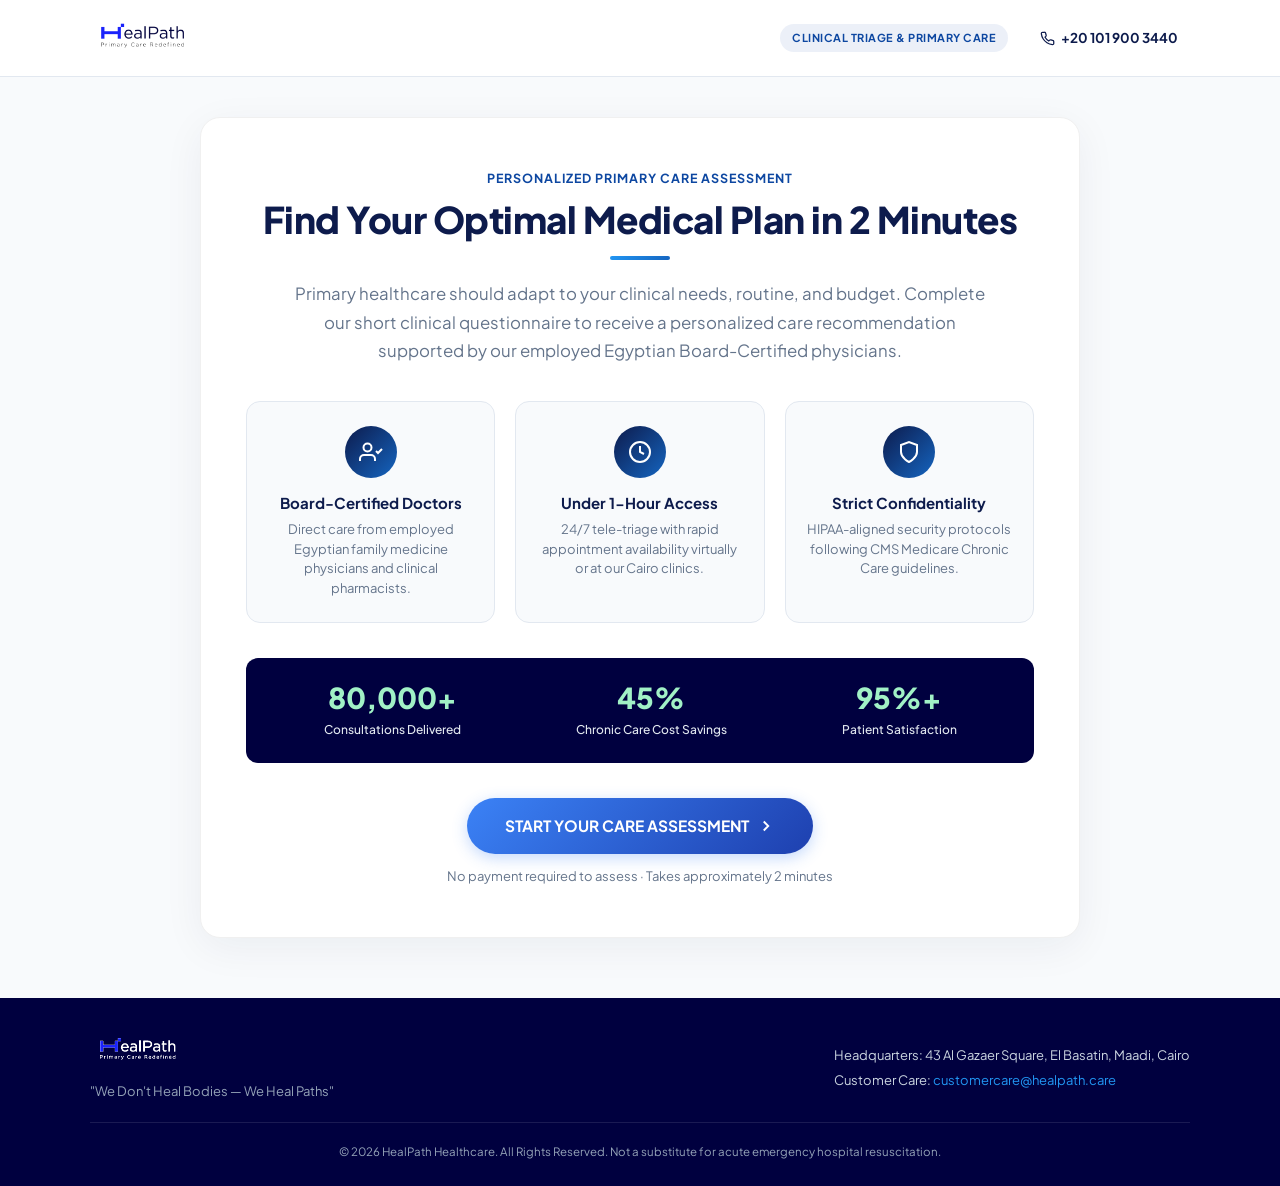
==== index.html @ 77240c3f "Initial release: HealPath interactive quiz funnel, design system, and branding documentation" ====
<!DOCTYPE html>
<html lang="en">
<head>
  <meta charset="UTF-8">
  <meta name="viewport" content="width=device-width, initial-scale=1.0">
  <title>HealPath — Personalized Medical Plan Assessment</title>
  <meta name="description" content="Discover the ideal primary care, chronic management, or student healthcare plan tailored to your health requirements by Egyptian Board-Certified physicians.">
  
  <!-- Favicon SVG -->
  <link rel="icon" type="image/svg+xml" href="data:image/svg+xml,<svg xmlns='http://www.w3.org/2000/svg' viewBox='0 0 32 32'><circle cx='16' cy='16' r='14' fill='%230D1B4C'/><path d='M16 8v16M8 16h16' stroke='%232196F3' stroke-width='3' stroke-linecap='round'/></svg>">
  
  <!-- Google Fonts: Plus Jakarta Sans -->
  <link rel="preconnect" href="https://fonts.googleapis.com">
  <link rel="preconnect" href="https://fonts.gstatic.com" crossorigin>
  <link href="https://fonts.googleapis.com/css2?family=Plus+Jakarta+Sans:wght@400;500;600;700;800&display=swap" rel="stylesheet">
  
  <!-- Design System & Quiz Stylesheets -->
  <link rel="stylesheet" href="healpath-theme.css">
  <link rel="stylesheet" href="quiz-styles.css">
</head>
<body>

  <!-- Top Navigation Header -->
  <header class="hp-nav-header">
    <div class="hp-nav-inner">
      <div class="hp-brand-logo">
        <a href="https://healpath.care" target="_blank" rel="noopener">
          <img src="healpath-logo.png" alt="HealPath — Primary Care Redefined" class="hp-header-logo">
        </a>
      </div>
      <div class="hp-nav-meta">
        <span class="hp-nav-badge">CLINICAL TRIAGE &amp; PRIMARY CARE</span>
        <a href="https://wa.me/201019003440" class="hp-nav-phone" target="_blank" rel="noopener">
          <svg width="15" height="15" viewBox="0 0 24 24" fill="none" stroke="currentColor" stroke-width="2"><path d="M22 16.92v3a2 2 0 0 1-2.18 2 19.79 19.79 0 0 1-8.63-3.07 19.5 19.5 0 0 1-6-6 19.79 19.79 0 0 1-3.07-8.67A2 2 0 0 1 4.11 2h3a2 2 0 0 1 2 1.72 12.84 12.84 0 0 0 .7 2.81 2 2 0 0 1-.45 2.11L8.09 9.91a16 16 0 0 0 6 6l1.27-1.27a2 2 0 0 1 2.11-.45 12.84 12.84 0 0 0 2.81.7A2 2 0 0 1 22 16.92z"></path></svg>
          +20 101 900 3440
        </a>
      </div>
    </div>
  </header>

  <!-- Main Quiz Container -->
  <main class="hp-main-wrapper">
    <div class="hp-content-card">

      <!-- STEP 0: INTRODUCTION LANDING PAGE -->
      <section id="step-intro" class="hp-step-view active">
        <div class="hp-intro-kicker">PERSONALIZED PRIMARY CARE ASSESSMENT</div>
        <h1 class="hp-intro-title">Find Your Optimal Medical Plan in 2 Minutes</h1>
        <div class="hp-title-underline"></div>
        <p class="hp-intro-subtitle">
          Primary healthcare should adapt to your clinical needs, routine, and budget. Complete our short clinical questionnaire to receive a personalized care recommendation supported by our employed Egyptian Board-Certified physicians.
        </p>

        <!-- Value Proposition Pillars -->
        <div class="hp-pillars-grid">
          <div class="hp-pillar-card">
            <div class="hp-pillar-icon-box">
              <svg width="24" height="24" viewBox="0 0 24 24" fill="none" stroke="currentColor" stroke-width="2"><path d="M16 21v-2a4 4 0 0 0-4-4H5a4 4 0 0 0-4 4v2"></path><circle cx="8.5" cy="7.5" r="4"></circle><polyline points="17 11 19 13 23 9"></polyline></svg>
            </div>
            <h3>Board-Certified Doctors</h3>
            <p>Direct care from employed Egyptian family medicine physicians and clinical pharmacists.</p>
          </div>

          <div class="hp-pillar-card">
            <div class="hp-pillar-icon-box">
              <svg width="24" height="24" viewBox="0 0 24 24" fill="none" stroke="currentColor" stroke-width="2"><circle cx="12" cy="12" r="10"></circle><polyline points="12 6 12 12 16 14"></polyline></svg>
            </div>
            <h3>Under 1-Hour Access</h3>
            <p>24/7 tele-triage with rapid appointment availability virtually or at our Cairo clinics.</p>
          </div>

          <div class="hp-pillar-card">
            <div class="hp-pillar-icon-box">
              <svg width="24" height="24" viewBox="0 0 24 24" fill="none" stroke="currentColor" stroke-width="2"><path d="M12 22s8-4 8-10V5l-8-3-8 3v7c0 6 8 10 8 10z"></path></svg>
            </div>
            <h3>Strict Confidentiality</h3>
            <p>HIPAA-aligned security protocols following CMS Medicare Chronic Care guidelines.</p>
          </div>
        </div>

        <!-- Trust Stats Banner -->
        <div class="hp-stats-strip">
          <div class="hp-stat-item">
            <span class="hp-stat-num">80,000+</span>
            <span class="hp-stat-label">Consultations Delivered</span>
          </div>
          <div class="hp-stat-item">
            <span class="hp-stat-num">45%</span>
            <span class="hp-stat-label">Chronic Care Cost Savings</span>
          </div>
          <div class="hp-stat-item">
            <span class="hp-stat-num">95%+</span>
            <span class="hp-stat-label">Patient Satisfaction</span>
          </div>
        </div>

        <div class="hp-intro-action">
          <button type="button" class="hp-btn-primary hp-btn-large" id="btn-start-quiz">
            START YOUR CARE ASSESSMENT
            <svg width="18" height="18" viewBox="0 0 24 24" fill="none" stroke="currentColor" stroke-width="2.5"><polyline points="9 18 15 12 9 6"></polyline></svg>
          </button>
          <span class="hp-intro-note">No payment required to assess · Takes approximately 2 minutes</span>
        </div>
      </section>

      <!-- STEP 1-6: QUIZ FLOW -->
      <section id="step-quiz" class="hp-step-view">
        
        <!-- Header Progress Indicator -->
        <div class="hp-quiz-header">
          <div class="hp-quiz-progress-meta">
            <span id="quiz-question-counter" class="hp-quiz-counter">Question 1 of 6</span>
            <span id="quiz-percentage" class="hp-quiz-percentage">17% Complete</span>
          </div>
          <div class="hp-progress-bar-track">
            <div id="quiz-progress-bar-fill" class="hp-progress-bar-fill" style="width: 17%;"></div>
          </div>
        </div>

        <!-- Dynamic Question Area -->
        <div class="hp-question-container">
          <span id="question-kicker" class="hp-question-kicker">STEP 1: BENEFICIARY PROFILE</span>
          <h2 id="question-title" class="hp-question-title">Who is this medical care plan primarily for?</h2>
          <p id="question-subtitle" class="hp-question-subtitle">Select the option that best reflects the primary beneficiary.</p>

          <div id="options-container" class="hp-options-grid" role="radiogroup" aria-labelledby="question-title">
            <!-- Dynamic Options Injected via JS -->
          </div>
        </div>

        <!-- Navigation Buttons -->
        <div class="hp-quiz-nav">
          <button type="button" id="btn-quiz-back" class="hp-btn-outline hp-btn-back" style="visibility: hidden;">
            <svg width="16" height="16" viewBox="0 0 24 24" fill="none" stroke="currentColor" stroke-width="2"><polyline points="15 18 9 12 15 6"></polyline></svg>
            PREVIOUS STEP
          </button>
          <div class="hp-nav-security-notice">
            <svg width="14" height="14" viewBox="0 0 24 24" fill="none" stroke="currentColor" stroke-width="2"><rect x="3" y="11" width="18" height="11" rx="2" ry="2"></rect><path d="M7 11V7a5 5 0 0 1 10 0v4"></path></svg>
            Confidential Clinical Assessment
          </div>
        </div>
      </section>

      <!-- STEP 7: CALCULATION / CLINICAL MATCHING INTERSTITIAL -->
      <section id="step-loading" class="hp-step-view">
        <div class="hp-loading-wrapper">
          <div class="hp-spinner-orbit">
            <div class="hp-spinner-inner"></div>
          </div>
          <h2 class="hp-loading-title">Matching Your Clinical Profile</h2>
          <p class="hp-loading-subtitle">Cross-referencing responses with HealPath care programs and CMS clinical guidelines...</p>
          
          <div class="hp-matching-checklist">
            <div class="hp-check-item active" id="chk-1">
              <svg width="16" height="16" viewBox="0 0 24 24" fill="none" stroke="currentColor" stroke-width="2.5"><polyline points="20 6 9 17 4 12"></polyline></svg>
              <span>Evaluating medical and refill requirements</span>
            </div>
            <div class="hp-check-item" id="chk-2">
              <svg width="16" height="16" viewBox="0 0 24 24" fill="none" stroke="currentColor" stroke-width="2.5"><polyline points="20 6 9 17 4 12"></polyline></svg>
              <span>Verifying physician specialty and triage network</span>
            </div>
            <div class="hp-check-item" id="chk-3">
              <svg width="16" height="16" viewBox="0 0 24 24" fill="none" stroke="currentColor" stroke-width="2.5"><polyline points="20 6 9 17 4 12"></polyline></svg>
              <span>Formulating customized bundle recommendation</span>
            </div>
          </div>
        </div>
      </section>

      <!-- STEP 8: RESULTS & BUNDLE RECOMMENDATION PAGE -->
      <section id="step-results" class="hp-step-view">
        <div class="hp-results-header">
          <span class="hp-results-badge">CLINICAL ASSESSMENT COMPLETE</span>
          <h2 class="hp-results-title">Your Recommended Medical Care Solution</h2>
          <div class="hp-title-underline"></div>
          <p class="hp-results-subtitle">
            Based on your answers, our clinical matching algorithm has determined the optimal care plan to manage your healthcare journey efficiently and cost-effectively.
          </p>
        </div>

        <!-- Primary Recommended Bundle Card -->
        <div id="primary-bundle-card" class="hp-primary-bundle">
          <!-- Dynamic Primary Bundle Injected via JS -->
        </div>

        <!-- Secondary Alternative Bundles Section -->
        <div class="hp-alternate-section">
          <h3 class="hp-alternate-title">Additional Care Programs You May Consider</h3>
          <div id="secondary-bundles-container" class="hp-alternate-grid">
            <!-- Dynamic Secondary Options Injected via JS -->
          </div>
        </div>

        <!-- Trust & Compliance Footer Inside Results -->
        <div class="hp-results-compliance">
          <div class="hp-compliance-item">
            <strong>Clinical Protocols:</strong> Following CMS Medicare CCM, AAFP &amp; AAPC Medical Standards.
          </div>
          <div class="hp-compliance-item">
            <strong>Accreditation:</strong> GAHAR Compliant · URAC Aligned Telehealth · HIPAA Compliant.
          </div>
          <div class="hp-compliance-item">
            <strong>Physical Clinics:</strong> Maadi Headquarters (43 Al Gazaer Sq.) &amp; New Cairo Branch.
          </div>
        </div>

        <!-- Retake Action -->
        <div class="hp-retake-action">
          <button type="button" id="btn-retake-quiz" class="hp-btn-text">
            Retake Assessment &amp; Update Answers
          </button>
        </div>

      </section>

    </div>
  </main>

  <!-- Global Footer -->
  <footer class="hp-global-footer">
    <div class="hp-footer-content">
      <div class="hp-footer-brand">
        <img src="healpath-logo-white.png" alt="HealPath" class="hp-footer-logo">
        <p>"We Don't Heal Bodies — We Heal Paths"</p>
      </div>
      <div class="hp-footer-contact">
        <span>Headquarters: 43 Al Gazaer Square, El Basatin, Maadi, Cairo</span>
        <span>Customer Care: <a href="mailto:customercare@healpath.care">customercare@healpath.care</a></span>
      </div>
    </div>
    <div class="hp-footer-bottom">
      &copy; 2026 HealPath Healthcare. All Rights Reserved. Not a substitute for acute emergency hospital resuscitation.
    </div>
  </footer>

  <!-- Quiz Application Logic -->
  <script src="quiz-app.js"></script>
</body>
</html>
---- healpath-theme.css ----
/* ===============================================================
   HEALPATH DESIGN SYSTEM & CSS TOKENS
   Version: 2.0 (Official Brand Match for healpath.care)
   =============================================================== */

@import url('https://fonts.googleapis.com/css2?family=Plus+Jakarta+Sans:wght@400;500;600;700;800&display=swap');

:root {
  /* Brand Primary Colors */
  --hp-primary-navy: #00003F;
  --hp-primary-blue: #0D1B4C;
  --hp-primary-dark: #0D47A1;
  --hp-primary-light: #1565C0;
  
  /* Brand Accent & Action Colors */
  --hp-accent-blue: #2196F3;
  --hp-electric-blue: #0000FE;
  --hp-action-blue: #3B82F6;
  --hp-accent-cyan: #00BCD4;
  --hp-accent-mint: #A1F1C6;
  --hp-accent-green: #10B981;
  --hp-accent-orange: #FF7F11;
  --hp-error-red: #EF4444;

  /* Neutrals & Surfaces */
  --hp-white: #FFFFFF;
  --hp-bg-light: #F8FAFC;
  --hp-bg-lighter: #F5F7FA;
  --hp-border-light: #E2E8F0;
  --hp-border-soft: #F0F0F0;

  /* Typography Colors */
  --hp-text-dark: #0F172A;
  --hp-text-headings: #0D1B4C;
  --hp-text-body: #4B5563;
  --hp-text-muted: #6C757D;
  --hp-text-light: #94A3B8;

  /* Typography Font Family */
  --hp-font-family: 'Plus Jakarta Sans', system-ui, -apple-system, BlinkMacSystemFont, 'Segoe UI', Roboto, sans-serif;

  /* Radii */
  --hp-radius-sm: 10px;
  --hp-radius-md: 12px;
  --hp-radius-lg: 20px;
  --hp-radius-xl: 24px;
  --hp-radius-pill: 50px;

  /* Elevation Shadows */
  --hp-shadow-sm: 0 2px 8px rgba(0, 0, 0, 0.08);
  --hp-shadow-md: 0 8px 25px rgba(0, 0, 0, 0.10);
  --hp-shadow-lg: 0 15px 40px rgba(13, 71, 161, 0.15);
  --hp-shadow-glow: 0 8px 24px rgba(59, 130, 246, 0.35);

  /* Transitions */
  --hp-transition: all 0.3s cubic-bezier(0.4, 0, 0.2, 1);
  --hp-transition-fast: all 0.2s ease;
}

/* Base Document Styles */
body {
  font-family: var(--hp-font-family);
  color: var(--hp-text-body);
  background-color: var(--hp-bg-light);
  line-height: 1.7;
  margin: 0;
  padding: 0;
  -webkit-font-smoothing: antialiased;
}

h1, h2, h3, h4, h5, h6 {
  font-family: var(--hp-font-family);
  color: var(--hp-text-headings);
  font-weight: 700;
  line-height: 1.25;
  margin-top: 0;
}

/* Typography Underline Accent */
.section-title-with-underline {
  color: #1A237E;
  position: relative;
  display: inline-block;
  padding-bottom: 12px;
  font-size: 2.2rem;
  font-weight: 700;
}

.section-title-with-underline::after {
  content: '';
  position: absolute;
  bottom: 0;
  left: 0;
  width: 60px;
  height: 4px;
  background: linear-gradient(135deg, var(--hp-accent-blue), var(--hp-primary-light));
  border-radius: 2px;
}

.section-title-with-underline.text-center::after {
  left: 50%;
  transform: translateX(-50%);
}

.section-subtitle {
  font-size: 1.15rem;
  color: var(--hp-text-muted);
  max-width: 680px;
  margin: 15px auto 30px;
  line-height: 1.6;
}

/* Buttons */
.btn-hp-hero {
  display: inline-flex;
  align-items: center;
  justify-content: center;
  padding: 18px 45px;
  background: var(--hp-white);
  color: var(--hp-primary-blue);
  font-size: 1.1rem;
  font-weight: 700;
  text-decoration: none;
  border-radius: var(--hp-radius-pill);
  box-shadow: 0 8px 25px rgba(0, 0, 0, 0.2);
  transition: var(--hp-transition);
  text-transform: uppercase;
  letter-spacing: 0.5px;
  border: none;
  cursor: pointer;
}

.btn-hp-hero:hover {
  transform: translateY(-3px);
  box-shadow: 0 12px 35px rgba(0, 0, 0, 0.3);
  background: #f8fafc;
}

.btn-hp-primary {
  display: inline-flex;
  align-items: center;
  justify-content: center;
  padding: 14px 32px;
  font-size: 1.05rem;
  font-weight: 700;
  color: var(--hp-white);
  background: linear-gradient(135deg, var(--hp-action-blue) 0%, #1E40AF 100%);
  border: none;
  border-radius: var(--hp-radius-md);
  cursor: pointer;
  transition: var(--hp-transition);
  box-shadow: var(--hp-shadow-glow);
  text-decoration: none;
}

.btn-hp-primary:hover {
  transform: translateY(-2px);
  box-shadow: 0 12px 32px rgba(59, 130, 246, 0.45);
  background: linear-gradient(135deg, #1E40AF 0%, #1E3A8A 100%);
}

.btn-hp-outline {
  display: inline-flex;
  align-items: center;
  justify-content: center;
  padding: 13px 30px;
  font-size: 1.05rem;
  font-weight: 700;
  color: var(--hp-primary-dark);
  background: transparent;
  border: 2px solid var(--hp-primary-dark);
  border-radius: var(--hp-radius-md);
  cursor: pointer;
  transition: var(--hp-transition);
  text-decoration: none;
}

.btn-hp-outline:hover {
  background: var(--hp-primary-dark);
  color: var(--hp-white);
}

/* Card Component */
.hp-card {
  background: var(--hp-white);
  border-radius: var(--hp-radius-md);
  padding: 32px 28px;
  box-shadow: var(--hp-shadow-sm);
  border: 1px solid var(--hp-border-soft);
  transition: var(--hp-transition);
  position: relative;
}

.hp-card:hover {
  transform: translateY(-6px);
  box-shadow: var(--hp-shadow-lg);
  border-color: rgba(13, 71, 161, 0.25);
}

/* Icon Bubble */
.hp-icon-bubble {
  width: 70px;
  height: 70px;
  background: linear-gradient(135deg, var(--hp-primary-blue) 0%, var(--hp-primary-light) 100%);
  border-radius: 50%;
  display: flex;
  align-items: center;
  justify-content: center;
  color: var(--hp-white);
  margin-bottom: 20px;
  box-shadow: 0 8px 20px rgba(13, 71, 161, 0.25);
  transition: var(--hp-transition);
}

.hp-card:hover .hp-icon-bubble {
  transform: scale(1.08) rotate(4deg);
}

/* Process Step */
.hp-step-badge {
  width: 70px;
  height: 70px;
  border-radius: 50%;
  background: linear-gradient(135deg, var(--hp-primary-blue) 0%, var(--hp-primary-light) 100%);
  color: var(--hp-white);
  display: flex;
  align-items: center;
  justify-content: center;
  font-size: 1.8rem;
  font-weight: 800;
  box-shadow: 0 8px 20px rgba(13, 71, 161, 0.3);
}

/* Form Styles */
.hp-form-container {
  background: var(--hp-white);
  border-radius: var(--hp-radius-lg);
  padding: 40px;
  box-shadow: 0 10px 40px rgba(0, 0, 0, 0.08);
}

.hp-form-label {
  font-size: 0.95rem;
  font-weight: 600;
  color: var(--hp-text-dark);
  margin-bottom: 8px;
  display: block;
}

.hp-form-input, .hp-form-select {
  width: 100%;
  padding: 14px 18px;
  font-family: var(--hp-font-family);
  font-size: 1rem;
  border: 2px solid var(--hp-border-light);
  border-radius: var(--hp-radius-sm);
  background: var(--hp-white);
  color: var(--hp-text-dark);
  transition: var(--hp-transition);
  outline: none;
}

.hp-form-input:focus, .hp-form-select:focus {
  border-color: var(--hp-action-blue);
  box-shadow: 0 0 0 3px rgba(59, 130, 246, 0.12);
}
---- quiz-styles.css ----
/* ===============================================================
   HEALPATH QUIZ FUNNEL STYLESHEET
   Brand Aligned · Strict Healthcare Design System
   =============================================================== */

/* Global Resets & Typography */
*, *::before, *::after {
  box-sizing: border-box;
  margin: 0;
  padding: 0;
}

body {
  font-family: 'Plus Jakarta Sans', system-ui, -apple-system, sans-serif;
  color: #4b5563;
  background-color: #f8fafc;
  line-height: 1.6;
  min-height: 100vh;
  display: flex;
  flex-direction: column;
  -webkit-font-smoothing: antialiased;
}

/* Header */
.hp-nav-header {
  background: #ffffff;
  border-bottom: 1px solid #e2e8f0;
  padding: 16px 24px;
  position: sticky;
  top: 0;
  z-index: 100;
}

.hp-nav-inner {
  max-width: 1100px;
  margin: 0 auto;
  display: flex;
  align-items: center;
  justify-content: space-between;
}

.hp-brand-logo a {
  text-decoration: none;
  display: flex;
  align-items: center;
}

.hp-header-logo {
  height: 40px;
  width: auto;
  display: block;
  object-fit: contain;
}

.hp-footer-logo {
  height: 36px;
  width: auto;
  display: block;
  margin-bottom: 8px;
}

.hp-nav-meta {
  display: flex;
  align-items: center;
  gap: 20px;
}

.hp-nav-badge {
  font-size: 11px;
  font-weight: 700;
  color: #0d47a1;
  background: rgba(13, 71, 161, 0.08);
  padding: 5px 12px;
  border-radius: 50px;
  letter-spacing: 0.5px;
}

.hp-nav-phone {
  font-size: 13.5px;
  font-weight: 700;
  color: #0d1b4c;
  text-decoration: none;
  display: flex;
  align-items: center;
  gap: 6px;
  min-height: 44px;
  padding: 8px 12px;
  border-radius: 8px;
  transition: all 0.2s ease;
}

.hp-nav-phone:hover,
.hp-nav-phone:focus-visible {
  color: #2196f3;
  background: #f1f5f9;
}

/* Main Layout */
.hp-main-wrapper {
  flex: 1;
  padding: 40px 20px 60px;
  display: flex;
  justify-content: center;
  align-items: flex-start;
}

.hp-content-card {
  width: 100%;
  max-width: 880px;
  background: #ffffff;
  border-radius: 20px;
  border: 1px solid #f0f0f0;
  box-shadow: 0 10px 40px rgba(13, 27, 76, 0.06);
  padding: 50px 45px;
  position: relative;
  overflow: hidden;
}

/* View State Management */
.hp-step-view {
  display: none;
  opacity: 0;
  transform: translateY(12px);
  transition: opacity 0.35s ease, transform 0.35s ease;
}

.hp-step-view.active {
  display: block;
  opacity: 1;
  transform: translateY(0);
}

/* Signature Title & Underline */
.hp-title-underline {
  width: 60px;
  height: 4px;
  background: linear-gradient(135deg, #2196f3, #1565c0);
  border-radius: 2px;
  margin: 14px auto 20px;
}

/* -------------------------------------------------------------
   STEP 0: INTRO SCREEN
   ------------------------------------------------------------- */
.hp-intro-kicker {
  text-align: center;
  font-size: 12.5px;
  font-weight: 700;
  text-transform: uppercase;
  color: #0d47a1;
  letter-spacing: 1px;
  margin-bottom: 8px;
}

.hp-intro-title {
  text-align: center;
  font-size: 2.3rem;
  font-weight: 800;
  color: #0d1b4c;
  line-height: 1.25;
  letter-spacing: -0.5px;
}

.hp-intro-subtitle {
  text-align: center;
  font-size: 1.05rem;
  color: #64748b;
  max-width: 700px;
  margin: 0 auto 35px;
  line-height: 1.7;
}

.hp-pillars-grid {
  display: grid;
  grid-template-columns: repeat(3, 1fr);
  gap: 20px;
  margin-bottom: 35px;
}

.hp-pillar-card {
  background: #f8fafc;
  border: 1px solid #e2e8f0;
  border-radius: 14px;
  padding: 24px 20px;
  text-align: center;
  transition: all 0.3s ease;
}

.hp-pillar-card:hover {
  background: #ffffff;
  border-color: rgba(13, 71, 161, 0.2);
  transform: translateY(-4px);
  box-shadow: 0 12px 25px rgba(13, 71, 161, 0.08);
}

.hp-pillar-icon-box {
  width: 52px;
  height: 52px;
  margin: 0 auto 16px;
  border-radius: 50%;
  background: linear-gradient(135deg, #0d1b4c 0%, #1565c0 100%);
  display: flex;
  align-items: center;
  justify-content: center;
  color: #ffffff;
}

.hp-pillar-card h3 {
  font-size: 15px;
  font-weight: 700;
  color: #0d1b4c;
  margin-bottom: 8px;
}

.hp-pillar-card p {
  font-size: 13px;
  color: #64748b;
  line-height: 1.5;
}

.hp-stats-strip {
  background: #00003f;
  border-radius: 12px;
  padding: 22px 20px;
  display: flex;
  justify-content: space-around;
  margin-bottom: 35px;
  color: #ffffff;
}

.hp-stat-item {
  text-align: center;
}

.hp-stat-num {
  display: block;
  font-size: 1.8rem;
  font-weight: 800;
  color: #a1f1c6;
  line-height: 1.2;
}

.hp-stat-label {
  font-size: 12px;
  color: #e2e8f0;
  font-weight: 500;
}

.hp-intro-action {
  text-align: center;
}

.hp-intro-note {
  display: block;
  font-size: 13px;
  color: #64748b;
  margin-top: 12px;
}

/* -------------------------------------------------------------
   STEP 1-6: QUIZ INTERACTIVE VIEW
   ------------------------------------------------------------- */
.hp-quiz-header {
  margin-bottom: 35px;
}

.hp-quiz-progress-meta {
  display: flex;
  justify-content: space-between;
  align-items: center;
  margin-bottom: 8px;
  font-size: 13px;
  font-weight: 700;
}

.hp-quiz-counter {
  color: #0d47a1;
  text-transform: uppercase;
  letter-spacing: 0.5px;
}

.hp-quiz-percentage {
  color: #64748b;
}

.hp-progress-bar-track {
  width: 100%;
  height: 8px;
  background: #e2e8f0;
  border-radius: 50px;
  overflow: hidden;
}

.hp-progress-bar-fill {
  height: 100%;
  background: linear-gradient(90deg, #2196f3, #1565c0);
  border-radius: 50px;
  transition: width 0.4s cubic-bezier(0.4, 0, 0.2, 1);
}

.hp-question-container {
  margin-bottom: 40px;
}

.hp-question-kicker {
  display: inline-block;
  font-size: 11.5px;
  font-weight: 700;
  color: #0d47a1;
  background: rgba(33, 150, 243, 0.1);
  padding: 4px 12px;
  border-radius: 50px;
  letter-spacing: 0.5px;
  margin-bottom: 12px;
}

.hp-question-title {
  font-size: 1.7rem;
  font-weight: 700;
  color: #0d1b4c;
  line-height: 1.35;
  margin-bottom: 8px;
}

.hp-question-subtitle {
  font-size: 14.5px;
  color: #64748b;
  margin-bottom: 24px;
}

/* Option Cards */
.hp-options-grid {
  display: flex;
  flex-direction: column;
  gap: 14px;
}

.hp-option-card {
  display: flex;
  align-items: center;
  justify-content: space-between;
  padding: 18px 22px;
  background: #ffffff;
  border: 2px solid #e2e8f0;
  border-radius: 12px;
  cursor: pointer;
  transition: all 0.25s ease;
  user-select: none;
}

.hp-option-card:hover {
  border-color: #3b82f6;
  background: #f8fafc;
  transform: translateX(4px);
  box-shadow: 0 4px 15px rgba(59, 130, 246, 0.08);
}

.hp-option-card.selected {
  border-color: #0d47a1;
  background: #f0f7ff;
}

.hp-option-content {
  flex: 1;
}

.hp-option-title {
  font-size: 15.5px;
  font-weight: 600;
  color: #0d1b4c;
  display: block;
  margin-bottom: 2px;
}

.hp-option-desc {
  font-size: 13px;
  color: #64748b;
  display: block;
}

.hp-option-indicator {
  width: 22px;
  height: 22px;
  border-radius: 50%;
  border: 2px solid #cbd5e1;
  margin-left: 16px;
  display: flex;
  align-items: center;
  justify-content: center;
  flex-shrink: 0;
  transition: all 0.2s ease;
}

.hp-option-card:hover .hp-option-indicator {
  border-color: #3b82f6;
}

.hp-option-card.selected .hp-option-indicator {
  border-color: #0d47a1;
  background: #0d47a1;
}

.hp-option-indicator::after {
  content: '';
  width: 8px;
  height: 8px;
  border-radius: 50%;
  background: #ffffff;
  display: none;
}

.hp-option-card.selected .hp-option-indicator::after {
  display: block;
}

/* Quiz Navigation Bar */
.hp-quiz-nav {
  display: flex;
  justify-content: space-between;
  align-items: center;
  border-top: 1px solid #e2e8f0;
  padding-top: 25px;
}

.hp-nav-security-notice {
  font-size: 12.5px;
  color: #64748b;
  display: flex;
  align-items: center;
  gap: 6px;
}

/* -------------------------------------------------------------
   STEP 7: LOADING / MATCHING INTERSTITIAL
   ------------------------------------------------------------- */
.hp-loading-wrapper {
  text-align: center;
  padding: 50px 20px;
}

.hp-spinner-orbit {
  width: 70px;
  height: 70px;
  margin: 0 auto 30px;
  border: 4px solid #e2e8f0;
  border-top: 4px solid #0d47a1;
  border-radius: 50%;
  animation: hpSpin 1s linear infinite;
}

@keyframes hpSpin {
  0% { transform: rotate(0deg); }
  100% { transform: rotate(360deg); }
}

.hp-loading-title {
  font-size: 1.8rem;
  font-weight: 800;
  color: #0d1b4c;
  margin-bottom: 8px;
}

.hp-loading-subtitle {
  font-size: 15px;
  color: #64748b;
  max-width: 550px;
  margin: 0 auto 35px;
}

.hp-matching-checklist {
  max-width: 440px;
  margin: 0 auto;
  text-align: left;
  display: flex;
  flex-direction: column;
  gap: 14px;
}

.hp-check-item {
  display: flex;
  align-items: center;
  gap: 12px;
  font-size: 14px;
  font-weight: 600;
  color: #64748b;
  padding: 10px 14px;
  background: #f8fafc;
  border-radius: 8px;
  transition: all 0.3s ease;
}

.hp-check-item.active {
  color: #0d1b4c;
  background: #f0f7ff;
}

.hp-check-item svg {
  color: #cbd5e1;
  transition: color 0.3s ease;
}

.hp-check-item.active svg {
  color: #10b981;
}

/* -------------------------------------------------------------
   STEP 8: RESULTS & RECOMMENDATIONS
   ------------------------------------------------------------- */
.hp-results-header {
  text-align: center;
  margin-bottom: 35px;
}

.hp-results-badge {
  display: inline-block;
  font-size: 12px;
  font-weight: 700;
  color: #065f46;
  background: #ecfdf5;
  border: 1px solid #a7f3d0;
  padding: 5px 14px;
  border-radius: 50px;
  letter-spacing: 0.5px;
  margin-bottom: 10px;
}

.hp-results-title {
  font-size: 2.1rem;
  font-weight: 800;
  color: #0d1b4c;
  line-height: 1.25;
}

.hp-results-subtitle {
  font-size: 15px;
  color: #64748b;
  max-width: 680px;
  margin: 0 auto;
}

/* Primary Recommended Bundle */
.hp-primary-bundle {
  background: #ffffff;
  border: 2px solid #0d47a1;
  border-radius: 16px;
  padding: 35px 32px;
  box-shadow: 0 15px 40px rgba(13, 71, 161, 0.12);
  margin-bottom: 40px;
  position: relative;
}

.hp-bundle-top-tag {
  position: absolute;
  top: -14px;
  left: 32px;
  background: #0d47a1;
  color: #ffffff;
  font-size: 11.5px;
  font-weight: 700;
  text-transform: uppercase;
  letter-spacing: 0.75px;
  padding: 4px 16px;
  border-radius: 50px;
}

.hp-bundle-header-row {
  display: flex;
  justify-content: space-between;
  align-items: flex-start;
  margin-bottom: 20px;
  border-bottom: 1px solid #f0f0f0;
  padding-bottom: 20px;
}

.hp-bundle-title-col h3 {
  font-size: 1.6rem;
  font-weight: 800;
  color: #0d1b4c;
  margin-bottom: 6px;
}

.hp-bundle-tagline {
  font-size: 14.5px;
  color: #64748b;
  line-height: 1.5;
}

.hp-bundle-match-pill {
  background: #ecfdf5;
  border: 1px solid #a7f3d0;
  color: #065f46;
  font-size: 13px;
  font-weight: 700;
  padding: 6px 14px;
  border-radius: 50px;
  white-space: nowrap;
}

.hp-bundle-inclusions {
  margin-bottom: 25px;
}

.hp-bundle-inclusions-title {
  font-size: 13px;
  font-weight: 700;
  text-transform: uppercase;
  color: #0d47a1;
  letter-spacing: 0.5px;
  margin-bottom: 12px;
  display: block;
}

.hp-inclusion-list {
  list-style: none;
  display: grid;
  grid-template-columns: repeat(2, 1fr);
  gap: 12px 20px;
}

.hp-inclusion-item {
  display: flex;
  align-items: flex-start;
  gap: 10px;
  font-size: 14px;
  color: #334155;
  line-height: 1.5;
}

.hp-inclusion-item svg {
  color: #10b981;
  flex-shrink: 0;
  margin-top: 3px;
}

/* Pricing & CTA Row */
.hp-bundle-action-row {
  background: #f8fafc;
  border-radius: 12px;
  padding: 24px;
  display: flex;
  justify-content: space-between;
  align-items: center;
  gap: 20px;
}

.hp-pricing-col {
  display: flex;
  flex-direction: column;
}

.hp-price-label {
  font-size: 12px;
  font-weight: 600;
  color: #64748b;
  text-transform: uppercase;
}

.hp-price-val {
  font-size: 1.6rem;
  font-weight: 800;
  color: #0d1b4c;
  line-height: 1.2;
}

.hp-price-sub {
  font-size: 12px;
  color: #4b5563;
}

.hp-cta-group {
  display: flex;
  gap: 12px;
}

/* Secondary Bundles Grid */
.hp-alternate-section {
  margin-bottom: 35px;
}

.hp-alternate-title {
  font-size: 1.2rem;
  font-weight: 700;
  color: #0d1b4c;
  margin-bottom: 16px;
}

.hp-alternate-grid {
  display: grid;
  grid-template-columns: repeat(2, 1fr);
  gap: 16px;
}

.hp-alt-card {
  border: 1px solid #e2e8f0;
  border-radius: 12px;
  padding: 22px;
  background: #ffffff;
  display: flex;
  flex-direction: column;
  justify-content: space-between;
  transition: all 0.25s ease;
}

.hp-alt-card:hover {
  border-color: #0d47a1;
  transform: translateY(-3px);
  box-shadow: 0 8px 20px rgba(13, 71, 161, 0.08);
}

.hp-alt-card h4 {
  font-size: 16px;
  font-weight: 700;
  color: #0d1b4c;
  margin-bottom: 6px;
}

.hp-alt-card p {
  font-size: 13px;
  color: #64748b;
  line-height: 1.5;
  margin-bottom: 16px;
}

.hp-alt-action {
  display: flex;
  justify-content: space-between;
  align-items: center;
  border-top: 1px solid #f1f5f9;
  padding-top: 14px;
}

.hp-alt-price {
  font-size: 14px;
  font-weight: 700;
  color: #0d1b4c;
}

.hp-alt-btn {
  font-size: 13px;
  font-weight: 700;
  color: #0d47a1;
  background: rgba(13, 71, 161, 0.06);
  text-decoration: none;
  display: inline-flex;
  align-items: center;
  justify-content: center;
  gap: 6px;
  min-height: 44px;
  padding: 10px 18px;
  border-radius: 8px;
  transition: all 0.2s ease;
}

.hp-alt-btn:hover,
.hp-alt-btn:focus-visible {
  background: #0d47a1;
  color: #ffffff;
}

/* Compliance Strip */
.hp-results-compliance {
  background: #f8fafc;
  border: 1px solid #e2e8f0;
  border-radius: 12px;
  padding: 18px 20px;
  font-size: 12.5px;
  color: #64748b;
  display: flex;
  flex-direction: column;
  gap: 6px;
  margin-bottom: 25px;
}

.hp-compliance-item strong {
  color: #0d1b4c;
}

.hp-retake-action {
  text-align: center;
}

.hp-btn-text {
  background: none;
  border: none;
  font-family: inherit;
  font-size: 13.5px;
  font-weight: 600;
  color: #64748b;
  cursor: pointer;
  text-decoration: underline;
  transition: color 0.2s ease;
  min-height: 44px;
  padding: 12px 18px;
  display: inline-flex;
  align-items: center;
  justify-content: center;
}

.hp-btn-text:hover,
.hp-btn-text:focus-visible {
  color: #0d1b4c;
}

/* Focus Visibility for Keyboard & Accessibility */
button:focus-visible,
a:focus-visible,
.hp-option-card:focus-visible {
  outline: 2px solid #2196f3;
  outline-offset: 2px;
}

/* -------------------------------------------------------------
   GLOBAL BUTTONS
   ------------------------------------------------------------- */
.hp-btn-primary {
  display: inline-flex;
  align-items: center;
  justify-content: center;
  gap: 8px;
  padding: 14px 28px;
  font-family: inherit;
  font-size: 14px;
  font-weight: 700;
  color: #ffffff;
  background: linear-gradient(135deg, #3b82f6 0%, #1e40af 100%);
  border: none;
  border-radius: 10px;
  cursor: pointer;
  transition: all 0.25s ease;
  box-shadow: 0 4px 15px rgba(59, 130, 246, 0.3);
  text-decoration: none;
  white-space: normal;
  text-align: center;
  line-height: 1.35;
  box-sizing: border-box;
}

.hp-btn-primary:hover {
  transform: translateY(-2px);
  box-shadow: 0 8px 22px rgba(59, 130, 246, 0.45);
  background: linear-gradient(135deg, #1e40af 0%, #1e3a8a 100%);
}

.hp-btn-large {
  padding: 18px 38px;
  font-size: 15.5px;
  border-radius: 50px;
}

.hp-btn-whatsapp {
  display: inline-flex;
  align-items: center;
  justify-content: center;
  gap: 8px;
  padding: 13px 22px;
  font-family: inherit;
  font-size: 14px;
  font-weight: 700;
  color: #065f46;
  background: #ecfdf5;
  border: 1px solid #a7f3d0;
  border-radius: 10px;
  cursor: pointer;
  transition: all 0.25s ease;
  text-decoration: none;
  white-space: normal;
  text-align: center;
  line-height: 1.35;
  box-sizing: border-box;
}

.hp-btn-whatsapp:hover {
  background: #d1fae5;
  color: #047857;
  transform: translateY(-2px);
}

.hp-btn-outline {
  display: inline-flex;
  align-items: center;
  gap: 6px;
  padding: 12px 20px;
  min-height: 48px;
  font-family: inherit;
  font-size: 13px;
  font-weight: 700;
  color: #64748b;
  background: transparent;
  border: 1px solid #cbd5e1;
  border-radius: 8px;
  cursor: pointer;
  transition: all 0.2s ease;
}

.hp-btn-outline:hover,
.hp-btn-outline:focus-visible {
  color: #0d1b4c;
  border-color: #0d1b4c;
  background: #f1f5f9;
}

/* Global Footer */
.hp-global-footer {
  background: #00003f;
  color: #ffffff;
  padding: 35px 24px 25px;
  margin-top: auto;
}

.hp-footer-content {
  max-width: 1100px;
  margin: 0 auto 20px;
  display: flex;
  justify-content: space-between;
  align-items: center;
  flex-wrap: wrap;
  gap: 20px;
  border-bottom: 1px solid rgba(255, 255, 255, 0.1);
  padding-bottom: 20px;
}

.hp-footer-brand {
  display: flex;
  flex-direction: column;
  align-items: flex-start;
}

.hp-footer-brand p {
  font-size: 13px;
  color: #94a3b8;
  margin-top: 4px;
}

.hp-footer-contact {
  display: flex;
  flex-direction: column;
  gap: 4px;
  font-size: 13px;
  color: #cbd5e1;
}

.hp-footer-contact a {
  color: #2196f3;
  text-decoration: none;
}

.hp-footer-bottom {
  max-width: 1100px;
  margin: 0 auto;
  text-align: center;
  font-size: 11.5px;
  color: #94a3b8;
}

/* -------------------------------------------------------------
   RESPONSIVE DESIGN (TABLET: 481px to 768px)
   ------------------------------------------------------------- */
@media (max-width: 768px) {
  .hp-nav-header {
    padding: 12px 18px;
  }

  .hp-header-logo {
    height: 34px;
  }

  .hp-nav-badge {
    display: none;
  }

  .hp-nav-phone {
    font-size: 12.5px;
    padding: 6px 10px;
    min-height: 40px;
  }

  .hp-main-wrapper {
    padding: 24px 16px 45px;
  }

  .hp-content-card {
    padding: 30px 20px;
    border-radius: 16px;
  }

  .hp-intro-title {
    font-size: 1.75rem;
  }

  .hp-inclusion-list {
    grid-template-columns: 1fr;
  }

  .hp-bundle-header-row {
    flex-direction: column;
    gap: 12px;
  }

  .hp-bundle-action-row {
    flex-direction: column;
    align-items: stretch;
    text-align: center;
    padding: 22px 18px;
  }

  .hp-cta-group {
    flex-direction: column;
    width: 100%;
    gap: 12px;
  }

  .hp-cta-group .hp-btn-primary,
  .hp-cta-group .hp-btn-whatsapp {
    width: 100%;
    padding: 14px 18px;
    min-height: 48px;
  }
}

@media (min-width: 481px) and (max-width: 768px) {
  .hp-pillars-grid {
    grid-template-columns: repeat(3, 1fr);
    gap: 14px;
  }

  .hp-stats-strip {
    flex-direction: row;
    justify-content: space-around;
  }

  .hp-alternate-grid {
    grid-template-columns: repeat(2, 1fr);
  }
}

/* -------------------------------------------------------------
   RESPONSIVE DESIGN (SMALL SMARTPHONES < 480px down to 320px)
   ------------------------------------------------------------- */
@media (max-width: 480px) {
  .hp-nav-header {
    padding: 10px 14px;
  }

  .hp-header-logo {
    height: 30px;
  }

  .hp-nav-phone {
    font-size: 11.5px;
    padding: 6px 10px;
    min-height: 40px;
  }

  .hp-main-wrapper {
    padding: 12px 8px 30px;
  }

  .hp-content-card {
    padding: 22px 14px;
    border-radius: 16px;
    border: none;
    box-shadow: 0 4px 20px rgba(13, 27, 76, 0.05);
  }

  .hp-intro-kicker {
    font-size: 11px;
    letter-spacing: 0.5px;
  }

  .hp-intro-title {
    font-size: clamp(1.4rem, 5.5vw, 1.65rem);
    line-height: 1.25;
  }

  .hp-intro-subtitle {
    font-size: 0.95rem;
    line-height: 1.6;
    margin-bottom: 24px;
  }

  .hp-pillars-grid {
    grid-template-columns: 1fr;
    gap: 12px;
    margin-bottom: 25px;
  }

  .hp-pillar-card {
    padding: 18px 14px;
  }

  .hp-stats-strip {
    flex-direction: column;
    padding: 16px 14px;
    gap: 14px;
    margin-bottom: 25px;
  }

  .hp-stat-num {
    font-size: 1.55rem;
  }

  .hp-intro-action .hp-btn-large {
    width: 100%;
    padding: 16px 16px;
    font-size: 14px;
    min-height: 52px;
    border-radius: 12px;
  }

  .hp-intro-note {
    font-size: 12px;
  }

  .hp-question-kicker {
    font-size: 11px;
    padding: 3px 10px;
  }

  .hp-question-title {
    font-size: 1.25rem;
    line-height: 1.3;
  }

  .hp-question-subtitle {
    font-size: 13.5px;
    margin-bottom: 18px;
  }

  .hp-option-card {
    padding: 14px 14px;
    gap: 10px;
    min-height: 54px;
  }

  .hp-option-title {
    font-size: 14px;
  }

  .hp-option-desc {
    font-size: 12.5px;
    line-height: 1.45;
  }

  .hp-quiz-nav {
    flex-direction: column-reverse;
    gap: 12px;
    align-items: stretch;
    padding-top: 18px;
  }

  .hp-quiz-nav .hp-btn-back {
    width: 100%;
    justify-content: center;
    min-height: 48px;
    font-size: 13px;
  }

  .hp-nav-security-notice {
    justify-content: center;
    font-size: 11.5px;
  }

  .hp-results-title {
    font-size: 1.5rem;
    line-height: 1.25;
  }

  .hp-results-subtitle {
    font-size: 13.5px;
  }

  .hp-primary-bundle {
    padding: 22px 14px;
    border-radius: 14px;
    margin-bottom: 25px;
  }

  .hp-bundle-top-tag {
    left: 14px;
    top: -11px;
    font-size: 10px;
    padding: 3px 10px;
  }

  .hp-bundle-title-col h3 {
    font-size: 1.3rem;
  }

  .hp-bundle-tagline {
    font-size: 13px;
  }

  .hp-bundle-match-pill {
    align-self: flex-start;
    font-size: 11.5px;
    padding: 4px 10px;
  }

  .hp-inclusion-item {
    font-size: 13px;
  }

  .hp-bundle-action-row {
    padding: 16px 12px;
    border-radius: 12px;
  }

  .hp-price-val {
    font-size: 1.35rem;
    line-height: 1.25;
  }

  .hp-cta-group {
    flex-direction: column;
    width: 100%;
    gap: 10px;
    margin-top: 12px;
  }

  .hp-cta-group .hp-btn-primary {
    width: 100%;
    font-size: 13px;
    letter-spacing: 0.25px;
    padding: 14px 12px;
    min-height: 50px;
  }

  .hp-cta-group .hp-btn-whatsapp {
    width: 100%;
    font-size: 13px;
    letter-spacing: 0.25px;
    padding: 13px 12px;
    min-height: 48px;
  }

  .hp-alternate-grid {
    grid-template-columns: 1fr;
  }

  .hp-alt-action {
    flex-direction: column;
    gap: 10px;
    align-items: stretch;
  }

  .hp-alt-btn {
    width: 100%;
    min-height: 44px;
  }

  .hp-footer-content {
    flex-direction: column;
    text-align: center;
    align-items: center;
    gap: 16px;
  }

  .hp-footer-brand {
    align-items: center;
  }

  .hp-footer-contact {
    align-items: center;
  }
}
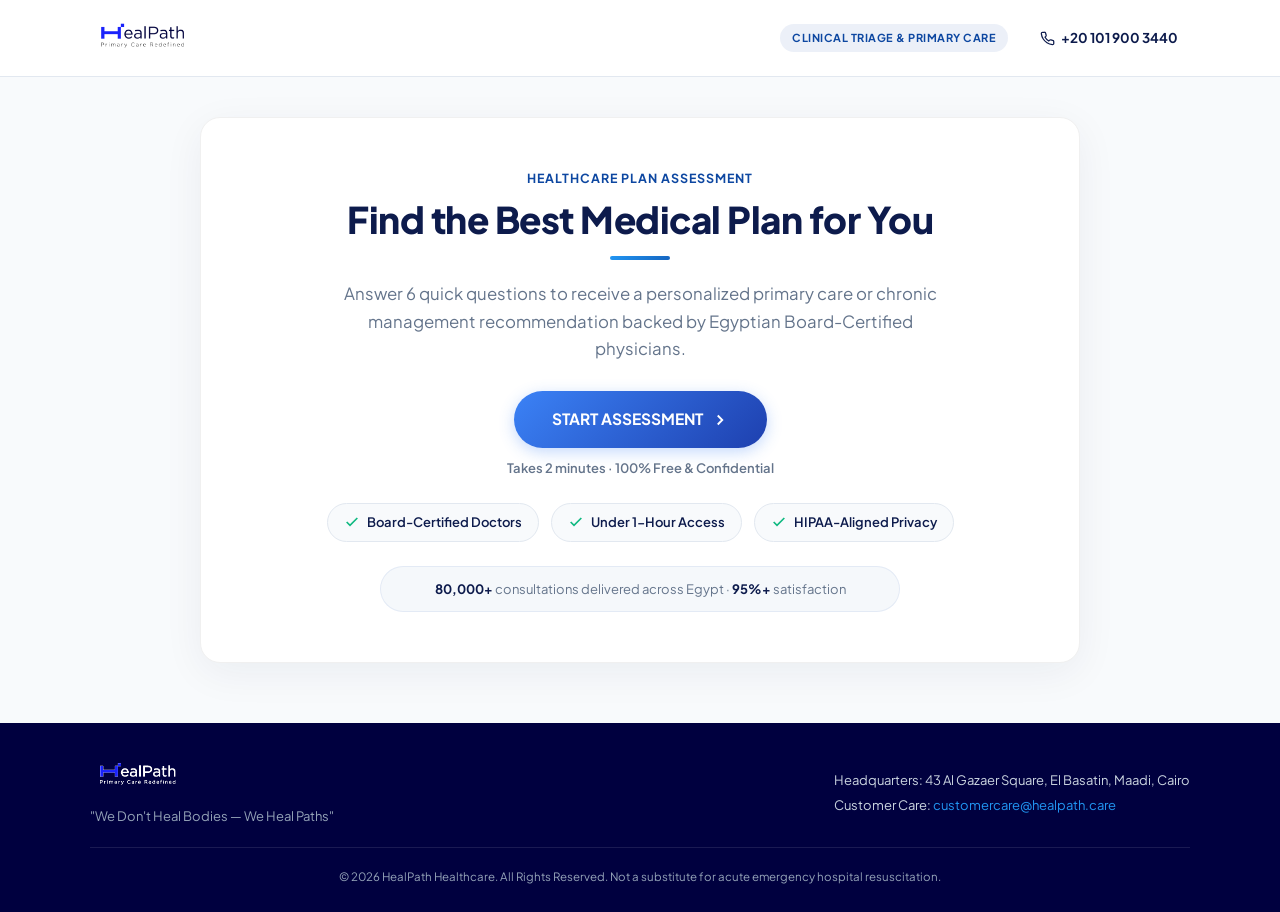
==== commit 8ce5f20e: "Streamline intro page with direct CTA, simplify and shorten questions and answers" ====
--- a/index.html
+++ b/index.html
@@ -44,62 +44,41 @@
 
       <!-- STEP 0: INTRODUCTION LANDING PAGE -->
       <section id="step-intro" class="hp-step-view active">
-        <div class="hp-intro-kicker">PERSONALIZED PRIMARY CARE ASSESSMENT</div>
-        <h1 class="hp-intro-title">Find Your Optimal Medical Plan in 2 Minutes</h1>
+        <div class="hp-intro-kicker">HEALTHCARE PLAN ASSESSMENT</div>
+        <h1 class="hp-intro-title">Find the Best Medical Plan for You</h1>
         <div class="hp-title-underline"></div>
         <p class="hp-intro-subtitle">
-          Primary healthcare should adapt to your clinical needs, routine, and budget. Complete our short clinical questionnaire to receive a personalized care recommendation supported by our employed Egyptian Board-Certified physicians.
+          Answer 6 quick questions to receive a personalized primary care or chronic management recommendation backed by Egyptian Board-Certified physicians.
         </p>
 
-        <!-- Value Proposition Pillars -->
-        <div class="hp-pillars-grid">
-          <div class="hp-pillar-card">
-            <div class="hp-pillar-icon-box">
-              <svg width="24" height="24" viewBox="0 0 24 24" fill="none" stroke="currentColor" stroke-width="2"><path d="M16 21v-2a4 4 0 0 0-4-4H5a4 4 0 0 0-4 4v2"></path><circle cx="8.5" cy="7.5" r="4"></circle><polyline points="17 11 19 13 23 9"></polyline></svg>
-            </div>
-            <h3>Board-Certified Doctors</h3>
-            <p>Direct care from employed Egyptian family medicine physicians and clinical pharmacists.</p>
-          </div>
-
-          <div class="hp-pillar-card">
-            <div class="hp-pillar-icon-box">
-              <svg width="24" height="24" viewBox="0 0 24 24" fill="none" stroke="currentColor" stroke-width="2"><circle cx="12" cy="12" r="10"></circle><polyline points="12 6 12 12 16 14"></polyline></svg>
-            </div>
-            <h3>Under 1-Hour Access</h3>
-            <p>24/7 tele-triage with rapid appointment availability virtually or at our Cairo clinics.</p>
-          </div>
-
-          <div class="hp-pillar-card">
-            <div class="hp-pillar-icon-box">
-              <svg width="24" height="24" viewBox="0 0 24 24" fill="none" stroke="currentColor" stroke-width="2"><path d="M12 22s8-4 8-10V5l-8-3-8 3v7c0 6 8 10 8 10z"></path></svg>
-            </div>
-            <h3>Strict Confidentiality</h3>
-            <p>HIPAA-aligned security protocols following CMS Medicare Chronic Care guidelines.</p>
-          </div>
-        </div>
-
-        <!-- Trust Stats Banner -->
-        <div class="hp-stats-strip">
-          <div class="hp-stat-item">
-            <span class="hp-stat-num">80,000+</span>
-            <span class="hp-stat-label">Consultations Delivered</span>
-          </div>
-          <div class="hp-stat-item">
-            <span class="hp-stat-num">45%</span>
-            <span class="hp-stat-label">Chronic Care Cost Savings</span>
-          </div>
-          <div class="hp-stat-item">
-            <span class="hp-stat-num">95%+</span>
-            <span class="hp-stat-label">Patient Satisfaction</span>
-          </div>
-        </div>
-
+        <!-- Direct CTA Action -->
         <div class="hp-intro-action">
           <button type="button" class="hp-btn-primary hp-btn-large" id="btn-start-quiz">
-            START YOUR CARE ASSESSMENT
+            START ASSESSMENT
             <svg width="18" height="18" viewBox="0 0 24 24" fill="none" stroke="currentColor" stroke-width="2.5"><polyline points="9 18 15 12 9 6"></polyline></svg>
           </button>
-          <span class="hp-intro-note">No payment required to assess · Takes approximately 2 minutes</span>
+          <span class="hp-intro-note">Takes 2 minutes · 100% Free &amp; Confidential</span>
+        </div>
+
+        <!-- Trust Features Strip -->
+        <div class="hp-trust-chips">
+          <div class="hp-trust-chip">
+            <svg width="16" height="16" viewBox="0 0 24 24" fill="none" stroke="currentColor" stroke-width="2.5"><polyline points="20 6 9 17 4 12"></polyline></svg>
+            <span>Board-Certified Doctors</span>
+          </div>
+          <div class="hp-trust-chip">
+            <svg width="16" height="16" viewBox="0 0 24 24" fill="none" stroke="currentColor" stroke-width="2.5"><polyline points="20 6 9 17 4 12"></polyline></svg>
+            <span>Under 1-Hour Access</span>
+          </div>
+          <div class="hp-trust-chip">
+            <svg width="16" height="16" viewBox="0 0 24 24" fill="none" stroke="currentColor" stroke-width="2.5"><polyline points="20 6 9 17 4 12"></polyline></svg>
+            <span>HIPAA-Aligned Privacy</span>
+          </div>
+        </div>
+
+        <!-- Minimal Proof Badge -->
+        <div class="hp-proof-pill">
+          <strong>80,000+</strong> consultations delivered across Egypt · <strong>95%+</strong> satisfaction
         </div>
       </section>
 
--- a/quiz-styles.css
+++ b/quiz-styles.css
@@ -165,96 +165,65 @@
   text-align: center;
   font-size: 1.05rem;
   color: #64748b;
-  max-width: 700px;
-  margin: 0 auto 35px;
-  line-height: 1.7;
-}
-
-.hp-pillars-grid {
-  display: grid;
-  grid-template-columns: repeat(3, 1fr);
-  gap: 20px;
-  margin-bottom: 35px;
-}
-
-.hp-pillar-card {
-  background: #f8fafc;
-  border: 1px solid #e2e8f0;
-  border-radius: 14px;
-  padding: 24px 20px;
-  text-align: center;
-  transition: all 0.3s ease;
-}
-
-.hp-pillar-card:hover {
-  background: #ffffff;
-  border-color: rgba(13, 71, 161, 0.2);
-  transform: translateY(-4px);
-  box-shadow: 0 12px 25px rgba(13, 71, 161, 0.08);
-}
-
-.hp-pillar-icon-box {
-  width: 52px;
-  height: 52px;
-  margin: 0 auto 16px;
-  border-radius: 50%;
-  background: linear-gradient(135deg, #0d1b4c 0%, #1565c0 100%);
-  display: flex;
-  align-items: center;
-  justify-content: center;
-  color: #ffffff;
-}
-
-.hp-pillar-card h3 {
-  font-size: 15px;
-  font-weight: 700;
-  color: #0d1b4c;
-  margin-bottom: 8px;
-}
-
-.hp-pillar-card p {
-  font-size: 13px;
-  color: #64748b;
-  line-height: 1.5;
-}
-
-.hp-stats-strip {
-  background: #00003f;
-  border-radius: 12px;
-  padding: 22px 20px;
-  display: flex;
-  justify-content: space-around;
-  margin-bottom: 35px;
-  color: #ffffff;
-}
-
-.hp-stat-item {
-  text-align: center;
-}
-
-.hp-stat-num {
-  display: block;
-  font-size: 1.8rem;
-  font-weight: 800;
-  color: #a1f1c6;
-  line-height: 1.2;
-}
-
-.hp-stat-label {
-  font-size: 12px;
-  color: #e2e8f0;
-  font-weight: 500;
+  max-width: 620px;
+  margin: 0 auto 28px;
+  line-height: 1.65;
 }
 
 .hp-intro-action {
   text-align: center;
+  margin-bottom: 24px;
 }
 
 .hp-intro-note {
   display: block;
   font-size: 13px;
-  color: #64748b;
-  margin-top: 12px;
+  font-weight: 600;
+  color: #64748b;
+  margin-top: 10px;
+}
+
+.hp-trust-chips {
+  display: flex;
+  justify-content: center;
+  align-items: center;
+  flex-wrap: wrap;
+  gap: 12px;
+  margin-bottom: 24px;
+}
+
+.hp-trust-chip {
+  display: inline-flex;
+  align-items: center;
+  gap: 7px;
+  background: #f8fafc;
+  border: 1px solid #e2e8f0;
+  padding: 8px 16px;
+  border-radius: 50px;
+  font-size: 13px;
+  font-weight: 600;
+  color: #0d1b4c;
+}
+
+.hp-trust-chip svg {
+  color: #10b981;
+  flex-shrink: 0;
+}
+
+.hp-proof-pill {
+  text-align: center;
+  font-size: 13px;
+  color: #64748b;
+  padding: 12px 20px;
+  background: rgba(13, 71, 161, 0.04);
+  border: 1px solid rgba(13, 71, 161, 0.08);
+  border-radius: 50px;
+  max-width: 520px;
+  margin: 0 auto;
+}
+
+.hp-proof-pill strong {
+  color: #0d1b4c;
 }
 
 /* -------------------------------------------------------------
@@ -1078,37 +1047,40 @@
     margin-bottom: 24px;
   }
 
-  .hp-pillars-grid {
-    grid-template-columns: 1fr;
-    gap: 12px;
-    margin-bottom: 25px;
-  }
-
-  .hp-pillar-card {
-    padding: 18px 14px;
-  }
-
-  .hp-stats-strip {
-    flex-direction: column;
-    padding: 16px 14px;
-    gap: 14px;
-    margin-bottom: 25px;
-  }
-
-  .hp-stat-num {
-    font-size: 1.55rem;
+  .hp-intro-action {
+    margin-bottom: 20px;
   }
 
   .hp-intro-action .hp-btn-large {
     width: 100%;
     padding: 16px 16px;
-    font-size: 14px;
+    font-size: 14.5px;
     min-height: 52px;
     border-radius: 12px;
   }
 
   .hp-intro-note {
     font-size: 12px;
+    margin-top: 8px;
+  }
+
+  .hp-trust-chips {
+    flex-direction: column;
+    gap: 8px;
+    margin-bottom: 18px;
+  }
+
+  .hp-trust-chip {
+    justify-content: center;
+    padding: 8px 14px;
+    font-size: 12.5px;
+    width: 100%;
+  }
+
+  .hp-proof-pill {
+    font-size: 11.5px;
+    padding: 10px 14px;
+    border-radius: 10px;
   }
 
   .hp-question-kicker {
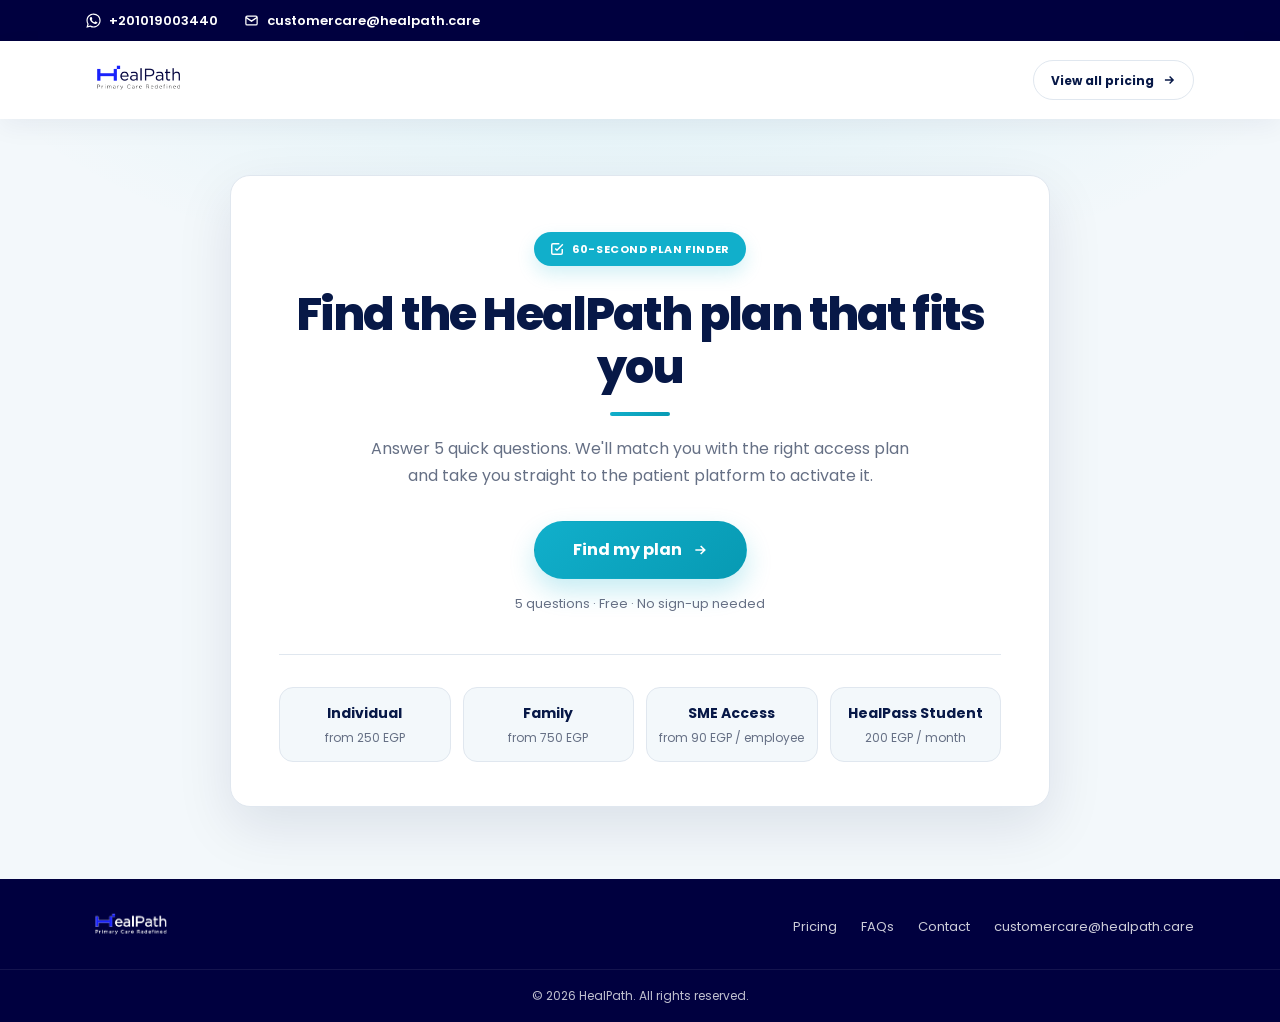
==== commit 7c75ad91: "Rebuild quiz as bundle plan finder matching pricing page branding - 5 questions with 4 answers each," ====
--- a/index.html
+++ b/index.html
@@ -3,216 +3,156 @@
 <head>
   <meta charset="UTF-8">
   <meta name="viewport" content="width=device-width, initial-scale=1.0">
-  <title>HealPath — Personalized Medical Plan Assessment</title>
-  <meta name="description" content="Discover the ideal primary care, chronic management, or student healthcare plan tailored to your health requirements by Egyptian Board-Certified physicians.">
-  
-  <!-- Favicon SVG -->
-  <link rel="icon" type="image/svg+xml" href="data:image/svg+xml,<svg xmlns='http://www.w3.org/2000/svg' viewBox='0 0 32 32'><circle cx='16' cy='16' r='14' fill='%230D1B4C'/><path d='M16 8v16M8 16h16' stroke='%232196F3' stroke-width='3' stroke-linecap='round'/></svg>">
-  
-  <!-- Google Fonts: Plus Jakarta Sans -->
+  <title>HealPath — Find Your Access Plan</title>
+  <meta name="description" content="Answer 5 quick questions and HealPath matches you with the right access plan: Individual, Family, SME Access, or the HealPass Student Program.">
+
+  <link rel="icon" type="image/svg+xml" href="data:image/svg+xml,<svg xmlns='http://www.w3.org/2000/svg' viewBox='0 0 32 32'><rect width='32' height='32' rx='8' fill='%23071847'/><path d='M16 8v16M8 16h16' stroke='%2311AFCB' stroke-width='3.5' stroke-linecap='round'/></svg>">
+
+  <!-- Brand font: Poppins (same as healpath website) -->
   <link rel="preconnect" href="https://fonts.googleapis.com">
   <link rel="preconnect" href="https://fonts.gstatic.com" crossorigin>
-  <link href="https://fonts.googleapis.com/css2?family=Plus+Jakarta+Sans:wght@400;500;600;700;800&display=swap" rel="stylesheet">
-  
-  <!-- Design System & Quiz Stylesheets -->
+  <link href="https://fonts.googleapis.com/css2?family=Poppins:wght@300;400;500;600;700;800&display=swap" rel="stylesheet">
+
   <link rel="stylesheet" href="healpath-theme.css">
   <link rel="stylesheet" href="quiz-styles.css">
 </head>
 <body>
 
-  <!-- Top Navigation Header -->
-  <header class="hp-nav-header">
-    <div class="hp-nav-inner">
-      <div class="hp-brand-logo">
-        <a href="https://healpath.care" target="_blank" rel="noopener">
-          <img src="healpath-logo.png" alt="HealPath — Primary Care Redefined" class="hp-header-logo">
-        </a>
-      </div>
-      <div class="hp-nav-meta">
-        <span class="hp-nav-badge">CLINICAL TRIAGE &amp; PRIMARY CARE</span>
-        <a href="https://wa.me/201019003440" class="hp-nav-phone" target="_blank" rel="noopener">
-          <svg width="15" height="15" viewBox="0 0 24 24" fill="none" stroke="currentColor" stroke-width="2"><path d="M22 16.92v3a2 2 0 0 1-2.18 2 19.79 19.79 0 0 1-8.63-3.07 19.5 19.5 0 0 1-6-6 19.79 19.79 0 0 1-3.07-8.67A2 2 0 0 1 4.11 2h3a2 2 0 0 1 2 1.72 12.84 12.84 0 0 0 .7 2.81 2 2 0 0 1-.45 2.11L8.09 9.91a16 16 0 0 0 6 6l1.27-1.27a2 2 0 0 1 2.11-.45 12.84 12.84 0 0 0 2.81.7A2 2 0 0 1 22 16.92z"></path></svg>
-          +20 101 900 3440
-        </a>
-      </div>
+  <!-- Top contact bar (matches website) -->
+  <div class="hp-topbar">
+    <div class="hp-container hp-topbar__inner">
+      <a href="https://wa.me/201019003440" target="_blank" rel="noopener">
+        <svg width="15" height="15" viewBox="0 0 24 24" fill="currentColor" aria-hidden="true"><path d="M17.47 14.38c-.3-.15-1.75-.86-2.02-.96-.27-.1-.47-.15-.67.15-.2.3-.77.96-.94 1.16-.17.2-.35.22-.64.07-.3-.15-1.25-.46-2.38-1.47-.88-.79-1.47-1.76-1.65-2.06-.17-.3-.02-.46.13-.6.13-.14.3-.35.45-.52.15-.18.2-.3.3-.5.1-.2.05-.38-.02-.53-.08-.15-.67-1.6-.92-2.2-.24-.58-.49-.5-.67-.5h-.57c-.2 0-.52.07-.8.37-.27.3-1.04 1.02-1.04 2.48s1.07 2.88 1.21 3.08c.15.2 2.1 3.2 5.08 4.49.71.3 1.27.49 1.7.63.72.23 1.37.2 1.88.12.57-.09 1.75-.72 2-1.41.25-.7.25-1.29.17-1.41-.07-.13-.27-.2-.57-.35zM12.04 21.5h-.01a9.4 9.4 0 0 1-4.8-1.32l-.34-.2-3.57.94.95-3.48-.22-.36a9.4 9.4 0 0 1-1.44-5.02c0-5.2 4.23-9.43 9.44-9.43a9.38 9.38 0 0 1 9.43 9.44c0 5.2-4.24 9.43-9.44 9.43zm8.03-17.46A11.27 11.27 0 0 0 12.04.75C5.8.75.72 5.83.72 12.07c0 2 .52 3.94 1.51 5.65L.62 23.6l6.03-1.58a11.3 11.3 0 0 0 5.39 1.37h.01c6.24 0 11.32-5.08 11.32-11.32 0-3.03-1.18-5.87-3.3-8.02z"/></svg>
+        +201019003440
+      </a>
+      <a href="mailto:customercare@healpath.care">
+        <svg width="15" height="15" viewBox="0 0 24 24" fill="none" stroke="currentColor" stroke-width="2" aria-hidden="true"><rect x="3" y="5" width="18" height="14" rx="2"/><path d="m3 7 9 6 9-6"/></svg>
+        customercare@healpath.care
+      </a>
+    </div>
+  </div>
+
+  <!-- Header -->
+  <header class="hp-header">
+    <div class="hp-container hp-header__inner">
+      <a href="https://healpath.the-marketscene.com/" class="hp-header__logo" target="_blank" rel="noopener">
+        <img src="healpath-logo.png" alt="HealPath — Primary Care Redefined">
+      </a>
+      <a href="https://healpath.the-marketscene.com/pricing/" class="hp-header__link" target="_blank" rel="noopener">
+        View all pricing
+        <svg width="14" height="14" viewBox="0 0 24 24" fill="none" stroke="currentColor" stroke-width="2.5" aria-hidden="true"><path d="M5 12h14M13 6l6 6-6 6"/></svg>
+      </a>
     </div>
   </header>
 
-  <!-- Main Quiz Container -->
-  <main class="hp-main-wrapper">
-    <div class="hp-content-card">
+  <main class="hp-main">
+    <div class="hp-container">
 
-      <!-- STEP 0: INTRODUCTION LANDING PAGE -->
-      <section id="step-intro" class="hp-step-view active">
-        <div class="hp-intro-kicker">HEALTHCARE PLAN ASSESSMENT</div>
-        <h1 class="hp-intro-title">Find the Best Medical Plan for You</h1>
-        <div class="hp-title-underline"></div>
-        <p class="hp-intro-subtitle">
-          Answer 6 quick questions to receive a personalized primary care or chronic management recommendation backed by Egyptian Board-Certified physicians.
-        </p>
+      <!-- STEP 0 · INTRO -->
+      <section id="step-intro" class="hp-view is-active" aria-labelledby="intro-title">
+        <div class="hp-intro">
+          <span class="hp-kicker">
+            <svg width="14" height="14" viewBox="0 0 24 24" fill="none" stroke="currentColor" stroke-width="2.5" aria-hidden="true"><path d="M9 11l3 3L22 4"/><path d="M21 12v7a2 2 0 0 1-2 2H5a2 2 0 0 1-2-2V5a2 2 0 0 1 2-2h11"/></svg>
+            60-second plan finder
+          </span>
+          <h1 id="intro-title" class="hp-intro__title">Find the HealPath plan that fits you</h1>
+          <span class="hp-underline" aria-hidden="true"></span>
+          <p class="hp-intro__lead">Answer 5 quick questions. We'll match you with the right access plan and take you straight to the patient platform to activate it.</p>
 
-        <!-- Direct CTA Action -->
-        <div class="hp-intro-action">
-          <button type="button" class="hp-btn-primary hp-btn-large" id="btn-start-quiz">
-            START ASSESSMENT
-            <svg width="18" height="18" viewBox="0 0 24 24" fill="none" stroke="currentColor" stroke-width="2.5"><polyline points="9 18 15 12 9 6"></polyline></svg>
+          <button type="button" class="hp-btn hp-btn--primary hp-btn--lg" id="btn-start">
+            Find my plan
+            <svg width="16" height="16" viewBox="0 0 24 24" fill="none" stroke="currentColor" stroke-width="2.5" aria-hidden="true"><path d="M5 12h14M13 6l6 6-6 6"/></svg>
           </button>
-          <span class="hp-intro-note">Takes 2 minutes · 100% Free &amp; Confidential</span>
-        </div>
+          <span class="hp-intro__note">5 questions · Free · No sign-up needed</span>
 
-        <!-- Trust Features Strip -->
-        <div class="hp-trust-chips">
-          <div class="hp-trust-chip">
-            <svg width="16" height="16" viewBox="0 0 24 24" fill="none" stroke="currentColor" stroke-width="2.5"><polyline points="20 6 9 17 4 12"></polyline></svg>
-            <span>Board-Certified Doctors</span>
-          </div>
-          <div class="hp-trust-chip">
-            <svg width="16" height="16" viewBox="0 0 24 24" fill="none" stroke="currentColor" stroke-width="2.5"><polyline points="20 6 9 17 4 12"></polyline></svg>
-            <span>Under 1-Hour Access</span>
-          </div>
-          <div class="hp-trust-chip">
-            <svg width="16" height="16" viewBox="0 0 24 24" fill="none" stroke="currentColor" stroke-width="2.5"><polyline points="20 6 9 17 4 12"></polyline></svg>
-            <span>HIPAA-Aligned Privacy</span>
-          </div>
-        </div>
-
-        <!-- Minimal Proof Badge -->
-        <div class="hp-proof-pill">
-          <strong>80,000+</strong> consultations delivered across Egypt · <strong>95%+</strong> satisfaction
-        </div>
-      </section>
-
-      <!-- STEP 1-6: QUIZ FLOW -->
-      <section id="step-quiz" class="hp-step-view">
-        
-        <!-- Header Progress Indicator -->
-        <div class="hp-quiz-header">
-          <div class="hp-quiz-progress-meta">
-            <span id="quiz-question-counter" class="hp-quiz-counter">Question 1 of 6</span>
-            <span id="quiz-percentage" class="hp-quiz-percentage">17% Complete</span>
-          </div>
-          <div class="hp-progress-bar-track">
-            <div id="quiz-progress-bar-fill" class="hp-progress-bar-fill" style="width: 17%;"></div>
-          </div>
-        </div>
-
-        <!-- Dynamic Question Area -->
-        <div class="hp-question-container">
-          <span id="question-kicker" class="hp-question-kicker">STEP 1: BENEFICIARY PROFILE</span>
-          <h2 id="question-title" class="hp-question-title">Who is this medical care plan primarily for?</h2>
-          <p id="question-subtitle" class="hp-question-subtitle">Select the option that best reflects the primary beneficiary.</p>
-
-          <div id="options-container" class="hp-options-grid" role="radiogroup" aria-labelledby="question-title">
-            <!-- Dynamic Options Injected via JS -->
-          </div>
-        </div>
-
-        <!-- Navigation Buttons -->
-        <div class="hp-quiz-nav">
-          <button type="button" id="btn-quiz-back" class="hp-btn-outline hp-btn-back" style="visibility: hidden;">
-            <svg width="16" height="16" viewBox="0 0 24 24" fill="none" stroke="currentColor" stroke-width="2"><polyline points="15 18 9 12 15 6"></polyline></svg>
-            PREVIOUS STEP
-          </button>
-          <div class="hp-nav-security-notice">
-            <svg width="14" height="14" viewBox="0 0 24 24" fill="none" stroke="currentColor" stroke-width="2"><rect x="3" y="11" width="18" height="11" rx="2" ry="2"></rect><path d="M7 11V7a5 5 0 0 1 10 0v4"></path></svg>
-            Confidential Clinical Assessment
+          <div class="hp-intro__plans" aria-label="Plans we match you with">
+            <div class="hp-mini-plan"><span class="hp-mini-plan__name">Individual</span><span class="hp-mini-plan__price">from 250 EGP</span></div>
+            <div class="hp-mini-plan"><span class="hp-mini-plan__name">Family</span><span class="hp-mini-plan__price">from 750 EGP</span></div>
+            <div class="hp-mini-plan"><span class="hp-mini-plan__name">SME Access</span><span class="hp-mini-plan__price">from 90 EGP / employee</span></div>
+            <div class="hp-mini-plan"><span class="hp-mini-plan__name">HealPass Student</span><span class="hp-mini-plan__price">200 EGP / month</span></div>
           </div>
         </div>
       </section>
 
-      <!-- STEP 7: CALCULATION / CLINICAL MATCHING INTERSTITIAL -->
-      <section id="step-loading" class="hp-step-view">
-        <div class="hp-loading-wrapper">
-          <div class="hp-spinner-orbit">
-            <div class="hp-spinner-inner"></div>
+      <!-- STEP 1 · QUIZ -->
+      <section id="step-quiz" class="hp-view" aria-live="polite">
+        <div class="hp-quiz">
+          <div class="hp-progress">
+            <div class="hp-progress__meta">
+              <span id="q-counter">Question 1 of 5</span>
+              <span id="q-percent">20%</span>
+            </div>
+            <div class="hp-progress__track"><div id="q-bar" class="hp-progress__fill" style="width:20%"></div></div>
           </div>
-          <h2 class="hp-loading-title">Matching Your Clinical Profile</h2>
-          <p class="hp-loading-subtitle">Cross-referencing responses with HealPath care programs and CMS clinical guidelines...</p>
-          
-          <div class="hp-matching-checklist">
-            <div class="hp-check-item active" id="chk-1">
-              <svg width="16" height="16" viewBox="0 0 24 24" fill="none" stroke="currentColor" stroke-width="2.5"><polyline points="20 6 9 17 4 12"></polyline></svg>
-              <span>Evaluating medical and refill requirements</span>
-            </div>
-            <div class="hp-check-item" id="chk-2">
-              <svg width="16" height="16" viewBox="0 0 24 24" fill="none" stroke="currentColor" stroke-width="2.5"><polyline points="20 6 9 17 4 12"></polyline></svg>
-              <span>Verifying physician specialty and triage network</span>
-            </div>
-            <div class="hp-check-item" id="chk-3">
-              <svg width="16" height="16" viewBox="0 0 24 24" fill="none" stroke="currentColor" stroke-width="2.5"><polyline points="20 6 9 17 4 12"></polyline></svg>
-              <span>Formulating customized bundle recommendation</span>
-            </div>
+
+          <h2 id="q-title" class="hp-quiz__title"></h2>
+          <p id="q-subtitle" class="hp-quiz__subtitle"></p>
+
+          <div id="q-options" class="hp-options" role="radiogroup" aria-labelledby="q-title"></div>
+
+          <div class="hp-quiz__nav">
+            <button type="button" id="btn-back" class="hp-btn-link" hidden>
+              <svg width="14" height="14" viewBox="0 0 24 24" fill="none" stroke="currentColor" stroke-width="2.5" aria-hidden="true"><path d="M19 12H5M11 18l-6-6 6-6"/></svg>
+              Back
+            </button>
           </div>
         </div>
       </section>
 
-      <!-- STEP 8: RESULTS & BUNDLE RECOMMENDATION PAGE -->
-      <section id="step-results" class="hp-step-view">
-        <div class="hp-results-header">
-          <span class="hp-results-badge">CLINICAL ASSESSMENT COMPLETE</span>
-          <h2 class="hp-results-title">Your Recommended Medical Care Solution</h2>
-          <div class="hp-title-underline"></div>
-          <p class="hp-results-subtitle">
-            Based on your answers, our clinical matching algorithm has determined the optimal care plan to manage your healthcare journey efficiently and cost-effectively.
-          </p>
+      <!-- STEP 2 · LOADING -->
+      <section id="step-loading" class="hp-view">
+        <div class="hp-loading">
+          <div class="hp-spinner" aria-hidden="true"></div>
+          <h2 class="hp-loading__title">Matching your answers</h2>
+          <p class="hp-loading__text">Comparing your needs with every HealPath access plan…</p>
         </div>
+      </section>
 
-        <!-- Primary Recommended Bundle Card -->
-        <div id="primary-bundle-card" class="hp-primary-bundle">
-          <!-- Dynamic Primary Bundle Injected via JS -->
-        </div>
+      <!-- STEP 3 · RESULT -->
+      <section id="step-result" class="hp-view">
+        <header class="hp-result-head">
+          <span class="hp-kicker">
+            <svg width="14" height="14" viewBox="0 0 24 24" fill="none" stroke="currentColor" stroke-width="2.5" aria-hidden="true"><path d="M20 6 9 17l-5-5"/></svg>
+            Your best match
+          </span>
+          <h2 id="result-title" class="hp-result-head__title"></h2>
+          <p id="result-lead" class="hp-result-head__lead"></p>
+        </header>
 
-        <!-- Secondary Alternative Bundles Section -->
-        <div class="hp-alternate-section">
-          <h3 class="hp-alternate-title">Additional Care Programs You May Consider</h3>
-          <div id="secondary-bundles-container" class="hp-alternate-grid">
-            <!-- Dynamic Secondary Options Injected via JS -->
+        <div id="result-plan"></div>
+
+        <div id="result-why" class="hp-why"></div>
+
+        <div id="result-alt"></div>
+
+        <div class="hp-result-foot">
+          <div class="hp-notice">
+            <svg width="18" height="18" viewBox="0 0 24 24" fill="none" stroke="currentColor" stroke-width="2" aria-hidden="true"><circle cx="12" cy="12" r="10"/><path d="M12 16v-4M12 8h.01"/></svg>
+            <p><strong>Registration is required before activation.</strong> Access starts after payment and registration on the HealPath patient platform.</p>
           </div>
-        </div>
-
-        <!-- Trust & Compliance Footer Inside Results -->
-        <div class="hp-results-compliance">
-          <div class="hp-compliance-item">
-            <strong>Clinical Protocols:</strong> Following CMS Medicare CCM, AAFP &amp; AAPC Medical Standards.
-          </div>
-          <div class="hp-compliance-item">
-            <strong>Accreditation:</strong> GAHAR Compliant · URAC Aligned Telehealth · HIPAA Compliant.
-          </div>
-          <div class="hp-compliance-item">
-            <strong>Physical Clinics:</strong> Maadi Headquarters (43 Al Gazaer Sq.) &amp; New Cairo Branch.
-          </div>
-        </div>
-
-        <!-- Retake Action -->
-        <div class="hp-retake-action">
-          <button type="button" id="btn-retake-quiz" class="hp-btn-text">
-            Retake Assessment &amp; Update Answers
+          <button type="button" id="btn-retake" class="hp-btn-link">
+            <svg width="14" height="14" viewBox="0 0 24 24" fill="none" stroke="currentColor" stroke-width="2.5" aria-hidden="true"><path d="M3 12a9 9 0 1 0 3-6.7L3 8"/><path d="M3 3v5h5"/></svg>
+            Retake the quiz
           </button>
         </div>
-
       </section>
 
     </div>
   </main>
 
-  <!-- Global Footer -->
-  <footer class="hp-global-footer">
-    <div class="hp-footer-content">
-      <div class="hp-footer-brand">
-        <img src="healpath-logo-white.png" alt="HealPath" class="hp-footer-logo">
-        <p>"We Don't Heal Bodies — We Heal Paths"</p>
-      </div>
-      <div class="hp-footer-contact">
-        <span>Headquarters: 43 Al Gazaer Square, El Basatin, Maadi, Cairo</span>
-        <span>Customer Care: <a href="mailto:customercare@healpath.care">customercare@healpath.care</a></span>
+  <footer class="hp-footer">
+    <div class="hp-container hp-footer__inner">
+      <img src="healpath-logo-white.png" alt="HealPath" class="hp-footer__logo">
+      <div class="hp-footer__links">
+        <a href="https://healpath.the-marketscene.com/pricing/" target="_blank" rel="noopener">Pricing</a>
+        <a href="https://healpath.the-marketscene.com/faqs/" target="_blank" rel="noopener">FAQs</a>
+        <a href="https://healpath.the-marketscene.com/contact/" target="_blank" rel="noopener">Contact</a>
+        <a href="mailto:customercare@healpath.care">customercare@healpath.care</a>
       </div>
     </div>
-    <div class="hp-footer-bottom">
-      &copy; 2026 HealPath Healthcare. All Rights Reserved. Not a substitute for acute emergency hospital resuscitation.
-    </div>
+    <div class="hp-footer__bottom">&copy; 2026 HealPath. All rights reserved.</div>
   </footer>
 
-  <!-- Quiz Application Logic -->
   <script src="quiz-app.js"></script>
 </body>
 </html>
--- a/healpath-theme.css
+++ b/healpath-theme.css
@@ -1,266 +1,90 @@
 /* ===============================================================
-   HEALPATH DESIGN SYSTEM & CSS TOKENS
-   Version: 2.0 (Official Brand Match for healpath.care)
+   HEALPATH DESIGN TOKENS
+   Matched to https://healpath.the-marketscene.com/pricing/
+   Font: Poppins · Navy #071847 · Teal #11AFCB / #079AB3
    =============================================================== */
 
-@import url('https://fonts.googleapis.com/css2?family=Plus+Jakarta+Sans:wght@400;500;600;700;800&display=swap');
+:root {
+  /* Brand navy */
+  --hp-navy-900: #00003F;        /* top bar */
+  --hp-navy-850: #01013D;
+  --hp-navy-800: #051549;
+  --hp-navy: #071847;            /* headings & text */
+  --hp-blue-700: #0D438C;
+  --hp-blue-600: #0C4C9E;
 
-:root {
-  /* Brand Primary Colors */
-  --hp-primary-navy: #00003F;
-  --hp-primary-blue: #0D1B4C;
-  --hp-primary-dark: #0D47A1;
-  --hp-primary-light: #1565C0;
-  
-  /* Brand Accent & Action Colors */
-  --hp-accent-blue: #2196F3;
-  --hp-electric-blue: #0000FE;
-  --hp-action-blue: #3B82F6;
-  --hp-accent-cyan: #00BCD4;
-  --hp-accent-mint: #A1F1C6;
-  --hp-accent-green: #10B981;
-  --hp-accent-orange: #FF7F11;
-  --hp-error-red: #EF4444;
+  /* Brand teal (CTA) */
+  --hp-teal: #11AFCB;
+  --hp-teal-dark: #079AB3;
+  --hp-teal-soft: #DFF7FB;
+  --hp-teal-tint: rgba(17, 175, 203, 0.10);
 
-  /* Neutrals & Surfaces */
+  /* Status */
+  --hp-ok: #2E9E62;
+  --hp-ok-bg: #E6F6EC;
+  --hp-info-bg: #DDF4FA;
+  --hp-no: #C0392B;
+  --hp-no-bg: #FCE8E8;
+
+  /* Neutrals */
   --hp-white: #FFFFFF;
-  --hp-bg-light: #F8FAFC;
-  --hp-bg-lighter: #F5F7FA;
-  --hp-border-light: #E2E8F0;
-  --hp-border-soft: #F0F0F0;
+  --hp-bg: #F3F8FB;
+  --hp-surface-soft: #F3F8FB;
+  --hp-border: #E0E7EF;
+  --hp-muted: #667085;
+  --hp-body: #4A5468;
 
-  /* Typography Colors */
-  --hp-text-dark: #0F172A;
-  --hp-text-headings: #0D1B4C;
-  --hp-text-body: #4B5563;
-  --hp-text-muted: #6C757D;
-  --hp-text-light: #94A3B8;
+  /* Gradients */
+  --hp-grad-cta: linear-gradient(135deg, #11AFCB, #079AB3);
+  --hp-grad-sme: linear-gradient(135deg, #051549, #0D438C);
+  --hp-grad-student: linear-gradient(135deg, #01013D, #0C4C9E);
 
-  /* Typography Font Family */
-  --hp-font-family: 'Plus Jakarta Sans', system-ui, -apple-system, BlinkMacSystemFont, 'Segoe UI', Roboto, sans-serif;
+  /* Type */
+  --hp-font: 'Poppins', sans-serif;
 
   /* Radii */
-  --hp-radius-sm: 10px;
-  --hp-radius-md: 12px;
-  --hp-radius-lg: 20px;
-  --hp-radius-xl: 24px;
-  --hp-radius-pill: 50px;
+  --hp-r-sm: 14px;
+  --hp-r-md: 18px;
+  --hp-r-lg: 20px;
+  --hp-r-pill: 999px;
 
-  /* Elevation Shadows */
-  --hp-shadow-sm: 0 2px 8px rgba(0, 0, 0, 0.08);
-  --hp-shadow-md: 0 8px 25px rgba(0, 0, 0, 0.10);
-  --hp-shadow-lg: 0 15px 40px rgba(13, 71, 161, 0.15);
-  --hp-shadow-glow: 0 8px 24px rgba(59, 130, 246, 0.35);
+  /* Shadows */
+  --hp-shadow-card: 0 12px 30px rgba(5, 21, 73, 0.08);
+  --hp-shadow-lg: 0 20px 55px rgba(5, 21, 73, 0.10);
+  --hp-shadow-cta: 0 12px 26px rgba(17, 175, 203, 0.24);
+  --hp-shadow-pill: 0 8px 18px rgba(17, 175, 203, 0.18);
 
-  /* Transitions */
-  --hp-transition: all 0.3s cubic-bezier(0.4, 0, 0.2, 1);
-  --hp-transition-fast: all 0.2s ease;
+  --hp-ease: cubic-bezier(0.4, 0, 0.2, 1);
 }
 
-/* Base Document Styles */
+*, *::before, *::after { box-sizing: border-box; }
+
+html { -webkit-text-size-adjust: 100%; }
+
 body {
-  font-family: var(--hp-font-family);
-  color: var(--hp-text-body);
-  background-color: var(--hp-bg-light);
-  line-height: 1.7;
   margin: 0;
-  padding: 0;
+  font-family: var(--hp-font);
+  font-size: 15px;
+  line-height: 1.65;
+  color: var(--hp-body);
+  background: var(--hp-bg);
   -webkit-font-smoothing: antialiased;
 }
 
-h1, h2, h3, h4, h5, h6 {
-  font-family: var(--hp-font-family);
-  color: var(--hp-text-headings);
-  font-weight: 700;
-  line-height: 1.25;
-  margin-top: 0;
+h1, h2, h3, h4 {
+  margin: 0;
+  font-family: var(--hp-font);
+  color: var(--hp-navy);
+  font-weight: 800;
+  letter-spacing: -0.035em;
+  line-height: 1.15;
 }
 
-/* Typography Underline Accent */
-.section-title-with-underline {
-  color: #1A237E;
-  position: relative;
-  display: inline-block;
-  padding-bottom: 12px;
-  font-size: 2.2rem;
-  font-weight: 700;
+p { margin: 0; }
+a { color: inherit; }
+img { max-width: 100%; display: block; }
+
+.sr-only {
+  position: absolute; width: 1px; height: 1px; padding: 0; margin: -1px;
+  overflow: hidden; clip: rect(0, 0, 0, 0); white-space: nowrap; border: 0;
 }
-
-.section-title-with-underline::after {
-  content: '';
-  position: absolute;
-  bottom: 0;
-  left: 0;
-  width: 60px;
-  height: 4px;
-  background: linear-gradient(135deg, var(--hp-accent-blue), var(--hp-primary-light));
-  border-radius: 2px;
-}
-
-.section-title-with-underline.text-center::after {
-  left: 50%;
-  transform: translateX(-50%);
-}
-
-.section-subtitle {
-  font-size: 1.15rem;
-  color: var(--hp-text-muted);
-  max-width: 680px;
-  margin: 15px auto 30px;
-  line-height: 1.6;
-}
-
-/* Buttons */
-.btn-hp-hero {
-  display: inline-flex;
-  align-items: center;
-  justify-content: center;
-  padding: 18px 45px;
-  background: var(--hp-white);
-  color: var(--hp-primary-blue);
-  font-size: 1.1rem;
-  font-weight: 700;
-  text-decoration: none;
-  border-radius: var(--hp-radius-pill);
-  box-shadow: 0 8px 25px rgba(0, 0, 0, 0.2);
-  transition: var(--hp-transition);
-  text-transform: uppercase;
-  letter-spacing: 0.5px;
-  border: none;
-  cursor: pointer;
-}
-
-.btn-hp-hero:hover {
-  transform: translateY(-3px);
-  box-shadow: 0 12px 35px rgba(0, 0, 0, 0.3);
-  background: #f8fafc;
-}
-
-.btn-hp-primary {
-  display: inline-flex;
-  align-items: center;
-  justify-content: center;
-  padding: 14px 32px;
-  font-size: 1.05rem;
-  font-weight: 700;
-  color: var(--hp-white);
-  background: linear-gradient(135deg, var(--hp-action-blue) 0%, #1E40AF 100%);
-  border: none;
-  border-radius: var(--hp-radius-md);
-  cursor: pointer;
-  transition: var(--hp-transition);
-  box-shadow: var(--hp-shadow-glow);
-  text-decoration: none;
-}
-
-.btn-hp-primary:hover {
-  transform: translateY(-2px);
-  box-shadow: 0 12px 32px rgba(59, 130, 246, 0.45);
-  background: linear-gradient(135deg, #1E40AF 0%, #1E3A8A 100%);
-}
-
-.btn-hp-outline {
-  display: inline-flex;
-  align-items: center;
-  justify-content: center;
-  padding: 13px 30px;
-  font-size: 1.05rem;
-  font-weight: 700;
-  color: var(--hp-primary-dark);
-  background: transparent;
-  border: 2px solid var(--hp-primary-dark);
-  border-radius: var(--hp-radius-md);
-  cursor: pointer;
-  transition: var(--hp-transition);
-  text-decoration: none;
-}
-
-.btn-hp-outline:hover {
-  background: var(--hp-primary-dark);
-  color: var(--hp-white);
-}
-
-/* Card Component */
-.hp-card {
-  background: var(--hp-white);
-  border-radius: var(--hp-radius-md);
-  padding: 32px 28px;
-  box-shadow: var(--hp-shadow-sm);
-  border: 1px solid var(--hp-border-soft);
-  transition: var(--hp-transition);
-  position: relative;
-}
-
-.hp-card:hover {
-  transform: translateY(-6px);
-  box-shadow: var(--hp-shadow-lg);
-  border-color: rgba(13, 71, 161, 0.25);
-}
-
-/* Icon Bubble */
-.hp-icon-bubble {
-  width: 70px;
-  height: 70px;
-  background: linear-gradient(135deg, var(--hp-primary-blue) 0%, var(--hp-primary-light) 100%);
-  border-radius: 50%;
-  display: flex;
-  align-items: center;
-  justify-content: center;
-  color: var(--hp-white);
-  margin-bottom: 20px;
-  box-shadow: 0 8px 20px rgba(13, 71, 161, 0.25);
-  transition: var(--hp-transition);
-}
-
-.hp-card:hover .hp-icon-bubble {
-  transform: scale(1.08) rotate(4deg);
-}
-
-/* Process Step */
-.hp-step-badge {
-  width: 70px;
-  height: 70px;
-  border-radius: 50%;
-  background: linear-gradient(135deg, var(--hp-primary-blue) 0%, var(--hp-primary-light) 100%);
-  color: var(--hp-white);
-  display: flex;
-  align-items: center;
-  justify-content: center;
-  font-size: 1.8rem;
-  font-weight: 800;
-  box-shadow: 0 8px 20px rgba(13, 71, 161, 0.3);
-}
-
-/* Form Styles */
-.hp-form-container {
-  background: var(--hp-white);
-  border-radius: var(--hp-radius-lg);
-  padding: 40px;
-  box-shadow: 0 10px 40px rgba(0, 0, 0, 0.08);
-}
-
-.hp-form-label {
-  font-size: 0.95rem;
-  font-weight: 600;
-  color: var(--hp-text-dark);
-  margin-bottom: 8px;
-  display: block;
-}
-
-.hp-form-input, .hp-form-select {
-  width: 100%;
-  padding: 14px 18px;
-  font-family: var(--hp-font-family);
-  font-size: 1rem;
-  border: 2px solid var(--hp-border-light);
-  border-radius: var(--hp-radius-sm);
-  background: var(--hp-white);
-  color: var(--hp-text-dark);
-  transition: var(--hp-transition);
-  outline: none;
-}
-
-.hp-form-input:focus, .hp-form-select:focus {
-  border-color: var(--hp-action-blue);
-  box-shadow: 0 0 0 3px rgba(59, 130, 246, 0.12);
-}
--- a/quiz-styles.css
+++ b/quiz-styles.css
@@ -1,1237 +1,358 @@
 /* ===============================================================
-   HEALPATH QUIZ FUNNEL STYLESHEET
-   Brand Aligned · Strict Healthcare Design System
+   HEALPATH PLAN FINDER — Components
    =============================================================== */
 
-/* Global Resets & Typography */
-*, *::before, *::after {
-  box-sizing: border-box;
-  margin: 0;
-  padding: 0;
-}
-
-body {
-  font-family: 'Plus Jakarta Sans', system-ui, -apple-system, sans-serif;
-  color: #4b5563;
-  background-color: #f8fafc;
-  line-height: 1.6;
-  min-height: 100vh;
-  display: flex;
-  flex-direction: column;
-  -webkit-font-smoothing: antialiased;
-}
-
-/* Header */
-.hp-nav-header {
-  background: #ffffff;
-  border-bottom: 1px solid #e2e8f0;
-  padding: 16px 24px;
-  position: sticky;
-  top: 0;
-  z-index: 100;
-}
-
-.hp-nav-inner {
-  max-width: 1100px;
-  margin: 0 auto;
-  display: flex;
-  align-items: center;
-  justify-content: space-between;
-}
-
-.hp-brand-logo a {
-  text-decoration: none;
-  display: flex;
-  align-items: center;
-}
-
-.hp-header-logo {
-  height: 40px;
-  width: auto;
-  display: block;
-  object-fit: contain;
-}
-
-.hp-footer-logo {
-  height: 36px;
-  width: auto;
-  display: block;
-  margin-bottom: 8px;
-}
-
-.hp-nav-meta {
-  display: flex;
-  align-items: center;
-  gap: 20px;
-}
-
-.hp-nav-badge {
-  font-size: 11px;
-  font-weight: 700;
-  color: #0d47a1;
-  background: rgba(13, 71, 161, 0.08);
-  padding: 5px 12px;
-  border-radius: 50px;
-  letter-spacing: 0.5px;
-}
-
-.hp-nav-phone {
-  font-size: 13.5px;
-  font-weight: 700;
-  color: #0d1b4c;
-  text-decoration: none;
-  display: flex;
-  align-items: center;
-  gap: 6px;
-  min-height: 44px;
-  padding: 8px 12px;
-  border-radius: 8px;
-  transition: all 0.2s ease;
-}
-
-.hp-nav-phone:hover,
-.hp-nav-phone:focus-visible {
-  color: #2196f3;
-  background: #f1f5f9;
-}
-
-/* Main Layout */
-.hp-main-wrapper {
-  flex: 1;
-  padding: 40px 20px 60px;
-  display: flex;
-  justify-content: center;
-  align-items: flex-start;
-}
-
-.hp-content-card {
-  width: 100%;
-  max-width: 880px;
-  background: #ffffff;
-  border-radius: 20px;
-  border: 1px solid #f0f0f0;
-  box-shadow: 0 10px 40px rgba(13, 27, 76, 0.06);
-  padding: 50px 45px;
-  position: relative;
-  overflow: hidden;
-}
-
-/* View State Management */
-.hp-step-view {
-  display: none;
-  opacity: 0;
-  transform: translateY(12px);
-  transition: opacity 0.35s ease, transform 0.35s ease;
-}
-
-.hp-step-view.active {
-  display: block;
-  opacity: 1;
-  transform: translateY(0);
-}
-
-/* Signature Title & Underline */
-.hp-title-underline {
-  width: 60px;
-  height: 4px;
-  background: linear-gradient(135deg, #2196f3, #1565c0);
-  border-radius: 2px;
-  margin: 14px auto 20px;
-}
-
-/* -------------------------------------------------------------
-   STEP 0: INTRO SCREEN
-   ------------------------------------------------------------- */
-.hp-intro-kicker {
-  text-align: center;
-  font-size: 12.5px;
-  font-weight: 700;
-  text-transform: uppercase;
-  color: #0d47a1;
-  letter-spacing: 1px;
-  margin-bottom: 8px;
-}
-
-.hp-intro-title {
-  text-align: center;
-  font-size: 2.3rem;
-  font-weight: 800;
-  color: #0d1b4c;
-  line-height: 1.25;
-  letter-spacing: -0.5px;
-}
-
-.hp-intro-subtitle {
-  text-align: center;
-  font-size: 1.05rem;
-  color: #64748b;
-  max-width: 620px;
-  margin: 0 auto 28px;
-  line-height: 1.65;
-}
-
-.hp-intro-action {
-  text-align: center;
-  margin-bottom: 24px;
-}
-
-.hp-intro-note {
-  display: block;
-  font-size: 13px;
-  font-weight: 600;
-  color: #64748b;
-  margin-top: 10px;
-}
-
-.hp-trust-chips {
-  display: flex;
-  justify-content: center;
-  align-items: center;
-  flex-wrap: wrap;
-  gap: 12px;
-  margin-bottom: 24px;
-}
-
-.hp-trust-chip {
-  display: inline-flex;
-  align-items: center;
-  gap: 7px;
-  background: #f8fafc;
-  border: 1px solid #e2e8f0;
-  padding: 8px 16px;
-  border-radius: 50px;
-  font-size: 13px;
-  font-weight: 600;
-  color: #0d1b4c;
-}
-
-.hp-trust-chip svg {
-  color: #10b981;
-  flex-shrink: 0;
-}
-
-.hp-proof-pill {
-  text-align: center;
-  font-size: 13px;
-  color: #64748b;
-  padding: 12px 20px;
-  background: rgba(13, 71, 161, 0.04);
-  border: 1px solid rgba(13, 71, 161, 0.08);
-  border-radius: 50px;
-  max-width: 520px;
-  margin: 0 auto;
-}
-
-.hp-proof-pill strong {
-  color: #0d1b4c;
-}
-
-/* -------------------------------------------------------------
-   STEP 1-6: QUIZ INTERACTIVE VIEW
-   ------------------------------------------------------------- */
-.hp-quiz-header {
-  margin-bottom: 35px;
-}
-
-.hp-quiz-progress-meta {
-  display: flex;
-  justify-content: space-between;
-  align-items: center;
-  margin-bottom: 8px;
-  font-size: 13px;
-  font-weight: 700;
-}
-
-.hp-quiz-counter {
-  color: #0d47a1;
-  text-transform: uppercase;
-  letter-spacing: 0.5px;
-}
-
-.hp-quiz-percentage {
-  color: #64748b;
-}
-
-.hp-progress-bar-track {
-  width: 100%;
-  height: 8px;
-  background: #e2e8f0;
-  border-radius: 50px;
-  overflow: hidden;
-}
-
-.hp-progress-bar-fill {
-  height: 100%;
-  background: linear-gradient(90deg, #2196f3, #1565c0);
-  border-radius: 50px;
-  transition: width 0.4s cubic-bezier(0.4, 0, 0.2, 1);
-}
-
-.hp-question-container {
-  margin-bottom: 40px;
-}
-
-.hp-question-kicker {
-  display: inline-block;
-  font-size: 11.5px;
-  font-weight: 700;
-  color: #0d47a1;
-  background: rgba(33, 150, 243, 0.1);
-  padding: 4px 12px;
-  border-radius: 50px;
-  letter-spacing: 0.5px;
-  margin-bottom: 12px;
-}
-
-.hp-question-title {
-  font-size: 1.7rem;
-  font-weight: 700;
-  color: #0d1b4c;
-  line-height: 1.35;
-  margin-bottom: 8px;
-}
-
-.hp-question-subtitle {
-  font-size: 14.5px;
-  color: #64748b;
-  margin-bottom: 24px;
-}
-
-/* Option Cards */
-.hp-options-grid {
-  display: flex;
-  flex-direction: column;
-  gap: 14px;
-}
-
-.hp-option-card {
-  display: flex;
-  align-items: center;
-  justify-content: space-between;
-  padding: 18px 22px;
-  background: #ffffff;
-  border: 2px solid #e2e8f0;
-  border-radius: 12px;
-  cursor: pointer;
-  transition: all 0.25s ease;
-  user-select: none;
-}
-
-.hp-option-card:hover {
-  border-color: #3b82f6;
-  background: #f8fafc;
-  transform: translateX(4px);
-  box-shadow: 0 4px 15px rgba(59, 130, 246, 0.08);
-}
-
-.hp-option-card.selected {
-  border-color: #0d47a1;
-  background: #f0f7ff;
-}
-
-.hp-option-content {
-  flex: 1;
-}
-
-.hp-option-title {
-  font-size: 15.5px;
-  font-weight: 600;
-  color: #0d1b4c;
-  display: block;
-  margin-bottom: 2px;
-}
-
-.hp-option-desc {
-  font-size: 13px;
-  color: #64748b;
-  display: block;
-}
-
-.hp-option-indicator {
-  width: 22px;
-  height: 22px;
-  border-radius: 50%;
-  border: 2px solid #cbd5e1;
-  margin-left: 16px;
-  display: flex;
-  align-items: center;
-  justify-content: center;
-  flex-shrink: 0;
-  transition: all 0.2s ease;
-}
-
-.hp-option-card:hover .hp-option-indicator {
-  border-color: #3b82f6;
-}
-
-.hp-option-card.selected .hp-option-indicator {
-  border-color: #0d47a1;
-  background: #0d47a1;
-}
-
-.hp-option-indicator::after {
-  content: '';
-  width: 8px;
-  height: 8px;
-  border-radius: 50%;
-  background: #ffffff;
-  display: none;
-}
-
-.hp-option-card.selected .hp-option-indicator::after {
-  display: block;
-}
-
-/* Quiz Navigation Bar */
-.hp-quiz-nav {
-  display: flex;
-  justify-content: space-between;
-  align-items: center;
-  border-top: 1px solid #e2e8f0;
-  padding-top: 25px;
-}
-
-.hp-nav-security-notice {
-  font-size: 12.5px;
-  color: #64748b;
-  display: flex;
-  align-items: center;
-  gap: 6px;
-}
-
-/* -------------------------------------------------------------
-   STEP 7: LOADING / MATCHING INTERSTITIAL
-   ------------------------------------------------------------- */
-.hp-loading-wrapper {
-  text-align: center;
-  padding: 50px 20px;
-}
-
-.hp-spinner-orbit {
-  width: 70px;
-  height: 70px;
-  margin: 0 auto 30px;
-  border: 4px solid #e2e8f0;
-  border-top: 4px solid #0d47a1;
-  border-radius: 50%;
-  animation: hpSpin 1s linear infinite;
-}
-
-@keyframes hpSpin {
-  0% { transform: rotate(0deg); }
-  100% { transform: rotate(360deg); }
-}
-
-.hp-loading-title {
-  font-size: 1.8rem;
-  font-weight: 800;
-  color: #0d1b4c;
-  margin-bottom: 8px;
-}
-
-.hp-loading-subtitle {
-  font-size: 15px;
-  color: #64748b;
-  max-width: 550px;
-  margin: 0 auto 35px;
-}
-
-.hp-matching-checklist {
-  max-width: 440px;
-  margin: 0 auto;
-  text-align: left;
-  display: flex;
-  flex-direction: column;
-  gap: 14px;
-}
-
-.hp-check-item {
-  display: flex;
-  align-items: center;
-  gap: 12px;
-  font-size: 14px;
-  font-weight: 600;
-  color: #64748b;
-  padding: 10px 14px;
-  background: #f8fafc;
-  border-radius: 8px;
-  transition: all 0.3s ease;
-}
-
-.hp-check-item.active {
-  color: #0d1b4c;
-  background: #f0f7ff;
-}
-
-.hp-check-item svg {
-  color: #cbd5e1;
-  transition: color 0.3s ease;
-}
-
-.hp-check-item.active svg {
-  color: #10b981;
-}
-
-/* -------------------------------------------------------------
-   STEP 8: RESULTS & RECOMMENDATIONS
-   ------------------------------------------------------------- */
-.hp-results-header {
-  text-align: center;
-  margin-bottom: 35px;
-}
-
-.hp-results-badge {
-  display: inline-block;
-  font-size: 12px;
-  font-weight: 700;
-  color: #065f46;
-  background: #ecfdf5;
-  border: 1px solid #a7f3d0;
-  padding: 5px 14px;
-  border-radius: 50px;
-  letter-spacing: 0.5px;
-  margin-bottom: 10px;
-}
-
-.hp-results-title {
-  font-size: 2.1rem;
-  font-weight: 800;
-  color: #0d1b4c;
-  line-height: 1.25;
-}
-
-.hp-results-subtitle {
-  font-size: 15px;
-  color: #64748b;
-  max-width: 680px;
-  margin: 0 auto;
-}
-
-/* Primary Recommended Bundle */
-.hp-primary-bundle {
-  background: #ffffff;
-  border: 2px solid #0d47a1;
-  border-radius: 16px;
-  padding: 35px 32px;
-  box-shadow: 0 15px 40px rgba(13, 71, 161, 0.12);
-  margin-bottom: 40px;
-  position: relative;
-}
-
-.hp-bundle-top-tag {
-  position: absolute;
-  top: -14px;
-  left: 32px;
-  background: #0d47a1;
-  color: #ffffff;
-  font-size: 11.5px;
-  font-weight: 700;
-  text-transform: uppercase;
-  letter-spacing: 0.75px;
-  padding: 4px 16px;
-  border-radius: 50px;
-}
-
-.hp-bundle-header-row {
-  display: flex;
-  justify-content: space-between;
-  align-items: flex-start;
-  margin-bottom: 20px;
-  border-bottom: 1px solid #f0f0f0;
-  padding-bottom: 20px;
-}
-
-.hp-bundle-title-col h3 {
-  font-size: 1.6rem;
-  font-weight: 800;
-  color: #0d1b4c;
-  margin-bottom: 6px;
-}
-
-.hp-bundle-tagline {
-  font-size: 14.5px;
-  color: #64748b;
-  line-height: 1.5;
-}
-
-.hp-bundle-match-pill {
-  background: #ecfdf5;
-  border: 1px solid #a7f3d0;
-  color: #065f46;
-  font-size: 13px;
-  font-weight: 700;
-  padding: 6px 14px;
-  border-radius: 50px;
-  white-space: nowrap;
-}
-
-.hp-bundle-inclusions {
-  margin-bottom: 25px;
-}
-
-.hp-bundle-inclusions-title {
-  font-size: 13px;
-  font-weight: 700;
-  text-transform: uppercase;
-  color: #0d47a1;
-  letter-spacing: 0.5px;
-  margin-bottom: 12px;
-  display: block;
-}
-
-.hp-inclusion-list {
-  list-style: none;
-  display: grid;
-  grid-template-columns: repeat(2, 1fr);
-  gap: 12px 20px;
-}
-
-.hp-inclusion-item {
-  display: flex;
-  align-items: flex-start;
-  gap: 10px;
-  font-size: 14px;
-  color: #334155;
-  line-height: 1.5;
-}
-
-.hp-inclusion-item svg {
-  color: #10b981;
-  flex-shrink: 0;
-  margin-top: 3px;
-}
-
-/* Pricing & CTA Row */
-.hp-bundle-action-row {
-  background: #f8fafc;
-  border-radius: 12px;
-  padding: 24px;
-  display: flex;
-  justify-content: space-between;
-  align-items: center;
-  gap: 20px;
-}
-
-.hp-pricing-col {
-  display: flex;
-  flex-direction: column;
-}
-
-.hp-price-label {
-  font-size: 12px;
-  font-weight: 600;
-  color: #64748b;
-  text-transform: uppercase;
-}
-
-.hp-price-val {
-  font-size: 1.6rem;
-  font-weight: 800;
-  color: #0d1b4c;
-  line-height: 1.2;
-}
-
-.hp-price-sub {
-  font-size: 12px;
-  color: #4b5563;
-}
-
-.hp-cta-group {
-  display: flex;
-  gap: 12px;
-}
-
-/* Secondary Bundles Grid */
-.hp-alternate-section {
-  margin-bottom: 35px;
-}
-
-.hp-alternate-title {
-  font-size: 1.2rem;
-  font-weight: 700;
-  color: #0d1b4c;
-  margin-bottom: 16px;
-}
-
-.hp-alternate-grid {
-  display: grid;
-  grid-template-columns: repeat(2, 1fr);
-  gap: 16px;
-}
-
-.hp-alt-card {
-  border: 1px solid #e2e8f0;
-  border-radius: 12px;
-  padding: 22px;
-  background: #ffffff;
-  display: flex;
-  flex-direction: column;
-  justify-content: space-between;
-  transition: all 0.25s ease;
-}
-
-.hp-alt-card:hover {
-  border-color: #0d47a1;
-  transform: translateY(-3px);
-  box-shadow: 0 8px 20px rgba(13, 71, 161, 0.08);
-}
-
-.hp-alt-card h4 {
-  font-size: 16px;
-  font-weight: 700;
-  color: #0d1b4c;
-  margin-bottom: 6px;
-}
-
-.hp-alt-card p {
-  font-size: 13px;
-  color: #64748b;
-  line-height: 1.5;
-  margin-bottom: 16px;
-}
-
-.hp-alt-action {
-  display: flex;
-  justify-content: space-between;
-  align-items: center;
-  border-top: 1px solid #f1f5f9;
-  padding-top: 14px;
-}
-
-.hp-alt-price {
-  font-size: 14px;
-  font-weight: 700;
-  color: #0d1b4c;
-}
-
-.hp-alt-btn {
-  font-size: 13px;
-  font-weight: 700;
-  color: #0d47a1;
-  background: rgba(13, 71, 161, 0.06);
-  text-decoration: none;
-  display: inline-flex;
-  align-items: center;
-  justify-content: center;
-  gap: 6px;
-  min-height: 44px;
-  padding: 10px 18px;
-  border-radius: 8px;
-  transition: all 0.2s ease;
-}
-
-.hp-alt-btn:hover,
-.hp-alt-btn:focus-visible {
-  background: #0d47a1;
-  color: #ffffff;
-}
-
-/* Compliance Strip */
-.hp-results-compliance {
-  background: #f8fafc;
-  border: 1px solid #e2e8f0;
-  border-radius: 12px;
-  padding: 18px 20px;
-  font-size: 12.5px;
-  color: #64748b;
-  display: flex;
-  flex-direction: column;
-  gap: 6px;
-  margin-bottom: 25px;
-}
-
-.hp-compliance-item strong {
-  color: #0d1b4c;
-}
-
-.hp-retake-action {
-  text-align: center;
-}
-
-.hp-btn-text {
-  background: none;
-  border: none;
-  font-family: inherit;
-  font-size: 13.5px;
-  font-weight: 600;
-  color: #64748b;
-  cursor: pointer;
-  text-decoration: underline;
-  transition: color 0.2s ease;
-  min-height: 44px;
-  padding: 12px 18px;
-  display: inline-flex;
-  align-items: center;
-  justify-content: center;
-}
-
-.hp-btn-text:hover,
-.hp-btn-text:focus-visible {
-  color: #0d1b4c;
-}
-
-/* Focus Visibility for Keyboard & Accessibility */
-button:focus-visible,
-a:focus-visible,
-.hp-option-card:focus-visible {
-  outline: 2px solid #2196f3;
-  outline-offset: 2px;
-}
-
-/* -------------------------------------------------------------
-   GLOBAL BUTTONS
-   ------------------------------------------------------------- */
-.hp-btn-primary {
-  display: inline-flex;
-  align-items: center;
-  justify-content: center;
-  gap: 8px;
-  padding: 14px 28px;
-  font-family: inherit;
-  font-size: 14px;
-  font-weight: 700;
-  color: #ffffff;
-  background: linear-gradient(135deg, #3b82f6 0%, #1e40af 100%);
-  border: none;
-  border-radius: 10px;
-  cursor: pointer;
-  transition: all 0.25s ease;
-  box-shadow: 0 4px 15px rgba(59, 130, 246, 0.3);
-  text-decoration: none;
-  white-space: normal;
-  text-align: center;
-  line-height: 1.35;
-  box-sizing: border-box;
-}
-
-.hp-btn-primary:hover {
-  transform: translateY(-2px);
-  box-shadow: 0 8px 22px rgba(59, 130, 246, 0.45);
-  background: linear-gradient(135deg, #1e40af 0%, #1e3a8a 100%);
-}
-
-.hp-btn-large {
-  padding: 18px 38px;
-  font-size: 15.5px;
-  border-radius: 50px;
-}
-
-.hp-btn-whatsapp {
-  display: inline-flex;
-  align-items: center;
-  justify-content: center;
-  gap: 8px;
-  padding: 13px 22px;
-  font-family: inherit;
-  font-size: 14px;
-  font-weight: 700;
-  color: #065f46;
-  background: #ecfdf5;
-  border: 1px solid #a7f3d0;
-  border-radius: 10px;
-  cursor: pointer;
-  transition: all 0.25s ease;
-  text-decoration: none;
-  white-space: normal;
-  text-align: center;
-  line-height: 1.35;
-  box-sizing: border-box;
-}
-
-.hp-btn-whatsapp:hover {
-  background: #d1fae5;
-  color: #047857;
-  transform: translateY(-2px);
-}
-
-.hp-btn-outline {
-  display: inline-flex;
-  align-items: center;
-  gap: 6px;
-  padding: 12px 20px;
-  min-height: 48px;
-  font-family: inherit;
-  font-size: 13px;
-  font-weight: 700;
-  color: #64748b;
-  background: transparent;
-  border: 1px solid #cbd5e1;
-  border-radius: 8px;
-  cursor: pointer;
-  transition: all 0.2s ease;
-}
-
-.hp-btn-outline:hover,
-.hp-btn-outline:focus-visible {
-  color: #0d1b4c;
-  border-color: #0d1b4c;
-  background: #f1f5f9;
-}
-
-/* Global Footer */
-.hp-global-footer {
-  background: #00003f;
-  color: #ffffff;
-  padding: 35px 24px 25px;
-  margin-top: auto;
-}
-
-.hp-footer-content {
-  max-width: 1100px;
-  margin: 0 auto 20px;
-  display: flex;
-  justify-content: space-between;
-  align-items: center;
-  flex-wrap: wrap;
-  gap: 20px;
-  border-bottom: 1px solid rgba(255, 255, 255, 0.1);
-  padding-bottom: 20px;
-}
-
-.hp-footer-brand {
-  display: flex;
-  flex-direction: column;
-  align-items: flex-start;
-}
-
-.hp-footer-brand p {
-  font-size: 13px;
-  color: #94a3b8;
-  margin-top: 4px;
-}
-
-.hp-footer-contact {
-  display: flex;
-  flex-direction: column;
-  gap: 4px;
-  font-size: 13px;
-  color: #cbd5e1;
-}
-
-.hp-footer-contact a {
-  color: #2196f3;
-  text-decoration: none;
-}
-
-.hp-footer-bottom {
-  max-width: 1100px;
-  margin: 0 auto;
-  text-align: center;
-  font-size: 11.5px;
-  color: #94a3b8;
-}
-
-/* -------------------------------------------------------------
-   RESPONSIVE DESIGN (TABLET: 481px to 768px)
-   ------------------------------------------------------------- */
-@media (max-width: 768px) {
-  .hp-nav-header {
-    padding: 12px 18px;
-  }
-
-  .hp-header-logo {
-    height: 34px;
-  }
-
-  .hp-nav-badge {
-    display: none;
-  }
-
-  .hp-nav-phone {
-    font-size: 12.5px;
-    padding: 6px 10px;
-    min-height: 40px;
-  }
-
-  .hp-main-wrapper {
-    padding: 24px 16px 45px;
-  }
-
-  .hp-content-card {
-    padding: 30px 20px;
-    border-radius: 16px;
-  }
-
-  .hp-intro-title {
-    font-size: 1.75rem;
-  }
-
-  .hp-inclusion-list {
-    grid-template-columns: 1fr;
-  }
-
-  .hp-bundle-header-row {
-    flex-direction: column;
-    gap: 12px;
-  }
-
-  .hp-bundle-action-row {
-    flex-direction: column;
-    align-items: stretch;
-    text-align: center;
-    padding: 22px 18px;
-  }
-
-  .hp-cta-group {
-    flex-direction: column;
-    width: 100%;
-    gap: 12px;
-  }
-
-  .hp-cta-group .hp-btn-primary,
-  .hp-cta-group .hp-btn-whatsapp {
-    width: 100%;
-    padding: 14px 18px;
-    min-height: 48px;
-  }
-}
-
-@media (min-width: 481px) and (max-width: 768px) {
-  .hp-pillars-grid {
-    grid-template-columns: repeat(3, 1fr);
-    gap: 14px;
-  }
-
-  .hp-stats-strip {
-    flex-direction: row;
-    justify-content: space-around;
-  }
-
-  .hp-alternate-grid {
-    grid-template-columns: repeat(2, 1fr);
-  }
-}
-
-/* -------------------------------------------------------------
-   RESPONSIVE DESIGN (SMALL SMARTPHONES < 480px down to 320px)
-   ------------------------------------------------------------- */
-@media (max-width: 480px) {
-  .hp-nav-header {
-    padding: 10px 14px;
-  }
-
-  .hp-header-logo {
-    height: 30px;
-  }
-
-  .hp-nav-phone {
-    font-size: 11.5px;
-    padding: 6px 10px;
-    min-height: 40px;
-  }
-
-  .hp-main-wrapper {
-    padding: 12px 8px 30px;
-  }
-
-  .hp-content-card {
-    padding: 22px 14px;
-    border-radius: 16px;
-    border: none;
-    box-shadow: 0 4px 20px rgba(13, 27, 76, 0.05);
-  }
-
-  .hp-intro-kicker {
-    font-size: 11px;
-    letter-spacing: 0.5px;
-  }
-
-  .hp-intro-title {
-    font-size: clamp(1.4rem, 5.5vw, 1.65rem);
-    line-height: 1.25;
-  }
-
-  .hp-intro-subtitle {
-    font-size: 0.95rem;
-    line-height: 1.6;
-    margin-bottom: 24px;
-  }
-
-  .hp-intro-action {
-    margin-bottom: 20px;
-  }
-
-  .hp-intro-action .hp-btn-large {
-    width: 100%;
-    padding: 16px 16px;
-    font-size: 14.5px;
-    min-height: 52px;
-    border-radius: 12px;
-  }
-
-  .hp-intro-note {
-    font-size: 12px;
-    margin-top: 8px;
-  }
-
-  .hp-trust-chips {
-    flex-direction: column;
-    gap: 8px;
-    margin-bottom: 18px;
-  }
-
-  .hp-trust-chip {
-    justify-content: center;
-    padding: 8px 14px;
-    font-size: 12.5px;
-    width: 100%;
-  }
-
-  .hp-proof-pill {
-    font-size: 11.5px;
-    padding: 10px 14px;
-    border-radius: 10px;
-  }
-
-  .hp-question-kicker {
-    font-size: 11px;
-    padding: 3px 10px;
-  }
-
-  .hp-question-title {
-    font-size: 1.25rem;
-    line-height: 1.3;
-  }
-
-  .hp-question-subtitle {
-    font-size: 13.5px;
-    margin-bottom: 18px;
-  }
-
-  .hp-option-card {
-    padding: 14px 14px;
-    gap: 10px;
-    min-height: 54px;
-  }
-
-  .hp-option-title {
-    font-size: 14px;
-  }
-
-  .hp-option-desc {
-    font-size: 12.5px;
-    line-height: 1.45;
-  }
-
-  .hp-quiz-nav {
-    flex-direction: column-reverse;
-    gap: 12px;
-    align-items: stretch;
-    padding-top: 18px;
-  }
-
-  .hp-quiz-nav .hp-btn-back {
-    width: 100%;
-    justify-content: center;
-    min-height: 48px;
-    font-size: 13px;
-  }
-
-  .hp-nav-security-notice {
-    justify-content: center;
-    font-size: 11.5px;
-  }
-
-  .hp-results-title {
-    font-size: 1.5rem;
-    line-height: 1.25;
-  }
-
-  .hp-results-subtitle {
-    font-size: 13.5px;
-  }
-
-  .hp-primary-bundle {
-    padding: 22px 14px;
-    border-radius: 14px;
-    margin-bottom: 25px;
-  }
-
-  .hp-bundle-top-tag {
-    left: 14px;
-    top: -11px;
-    font-size: 10px;
-    padding: 3px 10px;
-  }
-
-  .hp-bundle-title-col h3 {
-    font-size: 1.3rem;
-  }
-
-  .hp-bundle-tagline {
-    font-size: 13px;
-  }
-
-  .hp-bundle-match-pill {
-    align-self: flex-start;
-    font-size: 11.5px;
-    padding: 4px 10px;
-  }
-
-  .hp-inclusion-item {
-    font-size: 13px;
-  }
-
-  .hp-bundle-action-row {
-    padding: 16px 12px;
-    border-radius: 12px;
-  }
-
-  .hp-price-val {
-    font-size: 1.35rem;
-    line-height: 1.25;
-  }
-
-  .hp-cta-group {
-    flex-direction: column;
-    width: 100%;
-    gap: 10px;
-    margin-top: 12px;
-  }
-
-  .hp-cta-group .hp-btn-primary {
-    width: 100%;
-    font-size: 13px;
-    letter-spacing: 0.25px;
-    padding: 14px 12px;
-    min-height: 50px;
-  }
-
-  .hp-cta-group .hp-btn-whatsapp {
-    width: 100%;
-    font-size: 13px;
-    letter-spacing: 0.25px;
-    padding: 13px 12px;
-    min-height: 48px;
-  }
-
-  .hp-alternate-grid {
-    grid-template-columns: 1fr;
-  }
-
-  .hp-alt-action {
-    flex-direction: column;
-    gap: 10px;
-    align-items: stretch;
-  }
-
-  .hp-alt-btn {
-    width: 100%;
-    min-height: 44px;
-  }
-
-  .hp-footer-content {
-    flex-direction: column;
-    text-align: center;
-    align-items: center;
-    gap: 16px;
-  }
-
-  .hp-footer-brand {
-    align-items: center;
-  }
-
-  .hp-footer-contact {
-    align-items: center;
-  }
-}
+.hp-container { width: 100%; max-width: 1140px; margin: 0 auto; padding: 0 16px; }
+
+/* ---------- Buttons ---------- */
+.hp-btn {
+  display: inline-flex; align-items: center; justify-content: center; gap: 10px;
+  min-height: 52px; padding: 0 28px;
+  font-family: var(--hp-font); font-size: 15px; font-weight: 700; line-height: 1.2;
+  text-decoration: none; border-radius: var(--hp-r-pill); border: 1px solid transparent;
+  cursor: pointer; transition: transform .25s var(--hp-ease), box-shadow .25s var(--hp-ease), background .25s var(--hp-ease), color .25s var(--hp-ease);
+}
+.hp-btn svg { width: 16px; height: 16px; flex: none; transition: transform .25s var(--hp-ease); }
+.hp-btn:hover svg { transform: translateX(3px); }
+.hp-btn--primary { color: #fff; background: var(--hp-grad-cta); box-shadow: var(--hp-shadow-cta); }
+.hp-btn--primary:hover { transform: translateY(-2px); box-shadow: 0 16px 32px rgba(17, 175, 203, .32); }
+.hp-btn--outline { color: var(--hp-teal-dark); background: #fff; border-color: rgba(17, 175, 203, .35); }
+.hp-btn--outline:hover { background: var(--hp-teal-tint); border-color: var(--hp-teal); }
+.hp-btn--lg { min-height: 58px; padding: 0 38px; font-size: 16px; }
+.hp-btn--block { width: 100%; }
+.hp-btn:focus-visible, .hp-option:focus-visible, .hp-btn-link:focus-visible, .hp-price-option:focus-within {
+  outline: 3px solid rgba(17, 175, 203, .45); outline-offset: 2px;
+}
+
+.hp-btn-link {
+  display: inline-flex; align-items: center; gap: 8px; padding: 8px 4px;
+  font-family: var(--hp-font); font-size: 14px; font-weight: 600; color: var(--hp-muted);
+  background: none; border: 0; cursor: pointer; transition: color .2s;
+}
+.hp-btn-link:hover { color: var(--hp-teal-dark); }
+.hp-btn-link[hidden] { display: none; }
+
+/* ---------- Pills & kickers ---------- */
+.hp-kicker, .hp-pill {
+  display: inline-flex; align-items: center; gap: 8px;
+  min-height: 34px; padding: 0 16px;
+  font-size: 11px; font-weight: 700; letter-spacing: .055em; text-transform: uppercase;
+  color: #fff; background: var(--hp-teal); border-radius: var(--hp-r-pill);
+  box-shadow: var(--hp-shadow-pill);
+}
+.hp-kicker svg, .hp-pill svg { width: 14px; height: 14px; flex: none; }
+.hp-underline { display: block; width: 60px; height: 4px; margin: 18px auto 0; border-radius: 2px; background: var(--hp-grad-cta); }
+
+/* ---------- Top bar & header (mirrors website) ---------- */
+.hp-topbar { background: var(--hp-navy-900); }
+.hp-topbar__inner { display: flex; flex-wrap: wrap; gap: 6px 26px; padding-top: 10px; padding-bottom: 10px; }
+.hp-topbar a { display: inline-flex; align-items: center; gap: 8px; color: #fff; font-size: 13px; font-weight: 600; text-decoration: none; }
+.hp-topbar a:hover { color: var(--hp-teal); }
+
+.hp-header { background: #fff; box-shadow: 0 8px 24px rgba(5, 21, 73, .05); position: relative; z-index: 2; }
+.hp-header__inner { display: flex; align-items: center; justify-content: space-between; gap: 16px; min-height: 78px; }
+.hp-header__logo img { height: 40px; width: auto; }
+.hp-header__link {
+  display: inline-flex; align-items: center; gap: 8px; min-height: 40px; padding: 0 17px;
+  font-size: 12px; font-weight: 700; color: var(--hp-navy); text-decoration: none;
+  border: 1px solid var(--hp-border); border-radius: var(--hp-r-pill); background: #fff; transition: .2s;
+}
+.hp-header__link:hover { border-color: var(--hp-teal); color: var(--hp-teal-dark); }
+
+/* ---------- Main & views ---------- */
+.hp-main {
+  min-height: calc(100vh - 240px);
+  padding: 56px 0 72px;
+  background:
+    radial-gradient(1000px 420px at 50% -120px, rgba(17, 175, 203, .10), transparent 70%),
+    var(--hp-bg);
+}
+.hp-view { display: none; }
+.hp-view.is-active { display: block; animation: hpFade .45s var(--hp-ease); }
+@keyframes hpFade { from { opacity: 0; transform: translateY(10px); } to { opacity: 1; transform: none; } }
+
+/* ---------- Intro ---------- */
+.hp-intro {
+  max-width: 820px; margin: 0 auto; padding: 56px 48px 44px; text-align: center;
+  background: #fff; border: 1px solid var(--hp-border); border-radius: var(--hp-r-lg); box-shadow: var(--hp-shadow-lg);
+}
+.hp-intro__title { margin-top: 22px; font-size: clamp(30px, 5vw, 46px); letter-spacing: -0.04em; }
+.hp-intro__lead { max-width: 560px; margin: 20px auto 32px; font-size: 16px; color: var(--hp-muted); }
+.hp-intro__note { display: block; margin-top: 14px; font-size: 13px; color: var(--hp-muted); }
+.hp-intro__plans {
+  display: grid; grid-template-columns: repeat(4, 1fr); gap: 12px;
+  margin-top: 40px; padding-top: 32px; border-top: 1px solid var(--hp-border);
+}
+.hp-mini-plan {
+  display: flex; flex-direction: column; gap: 2px; padding: 14px 12px;
+  background: var(--hp-surface-soft); border: 1px solid var(--hp-border); border-radius: var(--hp-r-sm);
+}
+.hp-mini-plan__name { font-size: 14px; font-weight: 700; color: var(--hp-navy); }
+.hp-mini-plan__price { font-size: 12px; color: var(--hp-muted); }
+
+/* ---------- Quiz ---------- */
+.hp-quiz {
+  max-width: 820px; margin: 0 auto; padding: 40px 48px 32px;
+  background: #fff; border: 1px solid var(--hp-border); border-radius: var(--hp-r-lg); box-shadow: var(--hp-shadow-lg);
+}
+.hp-progress__meta { display: flex; justify-content: space-between; margin-bottom: 10px; font-size: 13px; font-weight: 600; color: var(--hp-muted); }
+.hp-progress__meta span:last-child { color: var(--hp-teal-dark); }
+.hp-progress__track { height: 6px; background: var(--hp-surface-soft); border-radius: var(--hp-r-pill); overflow: hidden; }
+.hp-progress__fill { height: 100%; background: var(--hp-grad-cta); border-radius: inherit; transition: width .45s var(--hp-ease); }
+
+.hp-quiz__title { margin-top: 34px; font-size: clamp(24px, 3.4vw, 32px); }
+.hp-quiz__subtitle { margin-top: 8px; font-size: 15px; color: var(--hp-muted); }
+
+.hp-options { display: grid; grid-template-columns: 1fr 1fr; gap: 14px; margin-top: 28px; }
+.hp-options.is-entering .hp-option { animation: hpRise .4s var(--hp-ease) both; }
+.hp-options.is-entering .hp-option:nth-child(2) { animation-delay: .04s; }
+.hp-options.is-entering .hp-option:nth-child(3) { animation-delay: .08s; }
+.hp-options.is-entering .hp-option:nth-child(4) { animation-delay: .12s; }
+@keyframes hpRise { from { opacity: 0; transform: translateY(8px); } to { opacity: 1; transform: none; } }
+
+.hp-option {
+  display: flex; align-items: center; gap: 14px; width: 100%; padding: 18px;
+  font-family: var(--hp-font); text-align: left;
+  background: var(--hp-surface-soft); border: 1.5px solid var(--hp-border); border-radius: var(--hp-r-sm);
+  cursor: pointer; transition: border-color .2s, background .2s, box-shadow .2s, transform .2s;
+}
+.hp-option:hover { border-color: rgba(17, 175, 203, .55); background: #fff; box-shadow: var(--hp-shadow-card); transform: translateY(-1px); }
+.hp-option.is-selected { border-color: var(--hp-teal); background: #fff; box-shadow: 0 0 0 4px var(--hp-teal-tint), var(--hp-shadow-card); }
+
+.hp-option__icon {
+  display: grid; place-items: center; flex: none; width: 46px; height: 46px;
+  color: #fff; background: var(--hp-grad-cta); border-radius: 12px; box-shadow: 0 8px 16px rgba(17, 175, 203, .2);
+}
+.hp-option__icon svg { width: 22px; height: 22px; }
+.hp-option__text { display: flex; flex-direction: column; flex: 1; min-width: 0; }
+.hp-option__title { font-size: 15px; font-weight: 700; line-height: 1.3; color: var(--hp-navy); }
+.hp-option__desc { margin-top: 2px; font-size: 13px; line-height: 1.4; color: var(--hp-muted); }
+.hp-option__radio {
+  position: relative; flex: none; width: 22px; height: 22px;
+  border: 2px solid #C5D1DE; border-radius: 50%; background: #fff; transition: border-color .2s;
+}
+.hp-option.is-selected .hp-option__radio { border-color: var(--hp-teal); }
+.hp-option.is-selected .hp-option__radio::after {
+  content: ''; position: absolute; inset: 3px; border-radius: 50%; background: var(--hp-teal);
+}
+
+.hp-quiz__nav { display: flex; min-height: 40px; margin-top: 22px; }
+
+/* ---------- Loading ---------- */
+.hp-loading {
+  max-width: 560px; margin: 0 auto; padding: 64px 32px; text-align: center;
+  background: #fff; border: 1px solid var(--hp-border); border-radius: var(--hp-r-lg); box-shadow: var(--hp-shadow-lg);
+}
+.hp-spinner {
+  width: 56px; height: 56px; margin: 0 auto 26px; border-radius: 50%;
+  border: 4px solid var(--hp-teal-soft); border-top-color: var(--hp-teal);
+  animation: hpSpin .8s linear infinite;
+}
+@keyframes hpSpin { to { transform: rotate(360deg); } }
+.hp-loading__title { font-size: 24px; }
+.hp-loading__text { margin-top: 8px; color: var(--hp-muted); }
+
+/* ---------- Result header ---------- */
+.hp-result-head { max-width: 760px; margin: 0 auto 36px; text-align: center; }
+.hp-result-head__title { margin-top: 20px; font-size: clamp(28px, 4.4vw, 42px); letter-spacing: -0.04em; }
+.hp-result-head__lead { margin-top: 12px; font-size: 16px; color: var(--hp-muted); }
+
+/* ---------- Plan details list ---------- */
+.hp-details { list-style: none; margin: 14px 0 0; padding: 0; display: grid; gap: 12px; }
+.hp-details li { display: flex; align-items: flex-start; gap: 12px; font-size: 14px; line-height: 1.55; color: var(--hp-body); }
+.hp-dot { display: grid; place-items: center; flex: none; width: 22px; height: 22px; margin-top: 1px; border-radius: 50%; }
+.hp-dot svg { width: 12px; height: 12px; }
+.hp-dot--ok { color: var(--hp-ok); background: var(--hp-ok-bg); }
+.hp-dot--info { color: var(--hp-teal-dark); background: var(--hp-info-bg); }
+.hp-dot--no { color: var(--hp-no); background: var(--hp-no-bg); }
+
+.hp-good-to-know {
+  margin-top: 20px; padding: 14px 16px; font-size: 13px; line-height: 1.55;
+  background: #FFF8EC; border: 1px solid #F6E2BC; border-radius: 12px; color: #6B5428;
+}
+.hp-good-to-know strong { display: block; margin-bottom: 4px; font-size: 12px; letter-spacing: .04em; text-transform: uppercase; color: #8A6417; }
+.hp-good-to-know p + p { margin-top: 4px; }
+
+/* ---------- Direct plan card (Individual / Family) ---------- */
+.hp-plan-card {
+  display: grid; grid-template-columns: 1.1fr 1fr; overflow: hidden;
+  background: #fff; border: 1px solid var(--hp-border); border-radius: var(--hp-r-lg);
+  box-shadow: var(--hp-shadow-lg);
+}
+.hp-plan-card__main { padding: 36px; }
+.hp-plan-card__side { display: flex; flex-direction: column; padding: 36px; background: linear-gradient(180deg, #FAFCFE, #F3F8FB); border-left: 1px solid var(--hp-border); }
+.hp-plan-card__top { display: flex; align-items: center; gap: 16px; }
+.hp-plan-card__icon {
+  display: grid; place-items: center; flex: none; width: 64px; height: 64px;
+  color: #fff; background: var(--hp-grad-cta); border-radius: 16px; box-shadow: 0 12px 24px rgba(17, 175, 203, .25);
+}
+.hp-plan-card__icon svg { width: 30px; height: 30px; }
+.hp-plan-card__audience { display: block; font-size: 11px; font-weight: 700; letter-spacing: .045em; text-transform: uppercase; color: var(--hp-teal-dark); }
+.hp-plan-card__top h3 { margin-top: 2px; font-size: 30px; }
+.hp-plan-card__desc { margin-top: 18px; font-size: 15px; color: var(--hp-muted); }
+.hp-plan-card__side h4 { font-size: 17px; letter-spacing: -0.03em; }
+.hp-plan-card__side .hp-btn { margin-top: auto; }
+.hp-plan-card__side .hp-good-to-know { margin-bottom: 24px; }
+.hp-plan-card__side .hp-details { margin-bottom: 28px; }
+.hp-plan-card__more { display: block; margin-top: 14px; text-align: center; font-size: 13px; font-weight: 600; color: var(--hp-teal-dark); text-decoration: none; }
+.hp-plan-card__more:hover { text-decoration: underline; }
+
+.hp-price-options { display: grid; gap: 12px; margin: 26px 0 0; padding: 0; border: 0; }
+.hp-price-option {
+  position: relative; display: flex; align-items: center; gap: 14px; padding: 18px 20px;
+  background: var(--hp-surface-soft); border: 1.5px solid var(--hp-border); border-radius: var(--hp-r-sm);
+  cursor: pointer; transition: border-color .2s, background .2s, box-shadow .2s;
+}
+.hp-price-option:hover { border-color: rgba(17, 175, 203, .5); }
+.hp-price-option input { position: absolute; opacity: 0; pointer-events: none; }
+.hp-price-option.is-selected { background: #fff; border-color: var(--hp-teal); box-shadow: 0 0 0 4px var(--hp-teal-tint); }
+.hp-price-option__radio { position: relative; flex: none; width: 20px; height: 20px; border: 2px solid #C5D1DE; border-radius: 50%; background: #fff; }
+.hp-price-option.is-selected .hp-price-option__radio { border-color: var(--hp-teal); }
+.hp-price-option.is-selected .hp-price-option__radio::after { content: ''; position: absolute; inset: 3px; border-radius: 50%; background: var(--hp-teal); }
+.hp-price-option__label { display: flex; flex-direction: column; flex: 1; line-height: 1.35; }
+.hp-price-option__label strong { font-size: 16px; color: var(--hp-navy); }
+.hp-price-option__label span { font-size: 13px; color: var(--hp-muted); }
+.hp-price-option__amount { display: flex; align-items: baseline; flex-wrap: wrap; justify-content: flex-end; gap: 4px 6px; text-align: right; }
+.hp-price-option__amount strong { font-size: 28px; font-weight: 800; line-height: 1; letter-spacing: -0.03em; color: var(--hp-navy); }
+.hp-price-option__amount > span { font-size: 11px; font-weight: 700; color: var(--hp-muted); }
+.hp-save {
+  flex-basis: 100%; font-style: normal; font-size: 11px; font-weight: 700; color: var(--hp-ok);
+}
+.hp-price-option__tag {
+  position: absolute; top: -10px; right: 16px; padding: 3px 10px;
+  font-size: 10px; font-weight: 700; letter-spacing: .05em; text-transform: uppercase;
+  color: #fff; background: var(--hp-teal); border-radius: var(--hp-r-pill); box-shadow: var(--hp-shadow-pill);
+}
+
+/* ---------- SME ---------- */
+.hp-sme__head { text-align: center; }
+.hp-sme__head h3 { margin-top: 18px; font-size: clamp(30px, 5vw, 48px); letter-spacing: -0.045em; }
+.hp-sme__head p { max-width: 620px; margin: 12px auto 0; font-size: 16px; color: var(--hp-muted); }
+.hp-notice { display: flex; align-items: flex-start; gap: 12px; }
+.hp-notice svg { flex: none; width: 18px; height: 18px; margin-top: 2px; color: var(--hp-teal); }
+.hp-notice p { font-size: 14px; color: var(--hp-muted); }
+.hp-notice--card {
+  max-width: 880px; margin: 0 auto; padding: 18px 22px;
+  background: #fff; border: 1px solid var(--hp-border); border-radius: var(--hp-r-sm);
+}
+.hp-sme > .hp-good-to-know { max-width: 880px; margin: 14px auto 0; }
+.hp-sme__grid { display: grid; grid-template-columns: repeat(3, 1fr); gap: 22px; margin-top: 40px; align-items: stretch; }
+
+.hp-sme-card {
+  position: relative; display: flex; flex-direction: column; overflow: hidden;
+  background: #fff; border: 1px solid var(--hp-border); border-radius: var(--hp-r-lg); box-shadow: var(--hp-shadow-card);
+  transition: transform .25s var(--hp-ease), box-shadow .25s var(--hp-ease);
+}
+.hp-sme-card:hover { transform: translateY(-4px); box-shadow: var(--hp-shadow-lg); }
+.hp-sme-card.is-best { border: 2px solid var(--hp-teal); box-shadow: 0 0 0 6px var(--hp-teal-tint), var(--hp-shadow-lg); transform: translateY(-8px); }
+.hp-sme-card__ribbon {
+  position: absolute; top: 22px; right: 20px; z-index: 1; padding: 6px 12px;
+  font-size: 10px; font-weight: 700; letter-spacing: .05em; text-transform: uppercase;
+  color: #fff; background: var(--hp-teal); border-radius: var(--hp-r-pill); box-shadow: 0 8px 18px rgba(0, 0, 0, .2);
+}
+.hp-sme-card__header { padding: 26px 24px; color: #fff; background: var(--hp-grad-sme); }
+.hp-sme-card__option {
+  display: inline-block; padding: 6px 12px; font-size: 10px; font-weight: 700; letter-spacing: .055em; line-height: 1.3;
+  color: var(--hp-teal-soft); background: rgba(17, 175, 203, .17); border-radius: var(--hp-r-pill); text-transform: uppercase;
+}
+.hp-sme-card__price { display: flex; align-items: baseline; gap: 6px; margin-top: 18px; }
+.hp-sme-card__price strong { font-size: 52px; font-weight: 800; line-height: 1; letter-spacing: -0.04em; }
+.hp-sme-card__price span { font-size: 14px; font-weight: 700; }
+.hp-sme-card__header small { display: block; margin-top: 8px; font-size: 13px; color: rgba(255, 255, 255, .85); }
+.hp-sme-card__body { display: flex; flex-direction: column; flex: 1; padding: 26px 24px; }
+.hp-sme-card__body h3 { font-size: 20px; }
+.hp-sme-list { list-style: none; margin: 16px 0 28px; padding: 0; display: grid; gap: 10px; }
+.hp-sme-list li { display: flex; gap: 10px; font-size: 14px; line-height: 1.5; color: var(--hp-body); }
+.hp-sme-list svg { flex: none; width: 15px; height: 15px; margin-top: 3px; color: var(--hp-ok); }
+.hp-sme-card__body .hp-btn { margin-top: auto; }
+
+/* ---------- Student ---------- */
+.hp-student {
+  display: grid; grid-template-columns: 1fr 1fr; overflow: hidden;
+  background: #fff; border: 1px solid var(--hp-border); border-radius: var(--hp-r-lg); box-shadow: var(--hp-shadow-lg);
+}
+.hp-student__content { padding: 48px 44px; color: #fff; background: var(--hp-grad-student); }
+.hp-student__content h3 { margin-top: 22px; font-size: clamp(32px, 4.4vw, 44px); letter-spacing: -0.04em; color: #fff; }
+.hp-student__content p { margin-top: 18px; font-size: 15px; color: rgba(255, 255, 255, .9); }
+.hp-student__price { display: flex; align-items: flex-end; gap: 12px; margin: 30px 0 30px; }
+.hp-student__price strong { font-size: 64px; font-weight: 800; line-height: .9; letter-spacing: -0.04em; }
+.hp-student__price span { display: flex; flex-direction: column; font-size: 13px; color: rgba(255, 255, 255, .85); line-height: 1.4; }
+.hp-student__price b { font-size: 15px; color: var(--hp-teal); }
+.hp-student__details { padding: 48px 44px; }
+.hp-student__details h4 { font-size: 22px; }
+.hp-student__details .hp-details { margin-top: 20px; }
+.hp-student__details .hp-plan-card__more { text-align: left; margin-top: 24px; }
+
+/* ---------- Why this plan ---------- */
+.hp-why:empty, #result-alt:empty { display: none; }
+.hp-why__inner {
+  display: flex; align-items: center; gap: 28px; margin-top: 28px; padding: 26px 30px;
+  background: #fff; border: 1px solid var(--hp-border); border-radius: var(--hp-r-lg); box-shadow: var(--hp-shadow-card);
+}
+.hp-why__score { flex: none; display: flex; flex-direction: column; align-items: center; justify-content: center; width: 120px; text-align: center; }
+.hp-why__score strong { font-size: 44px; font-weight: 800; line-height: 1; letter-spacing: -0.04em; color: var(--hp-teal-dark); }
+.hp-why__score strong span { font-size: 22px; color: #A9B6C6; }
+.hp-why__score small { margin-top: 6px; font-size: 12px; line-height: 1.35; color: var(--hp-muted); }
+.hp-why__list { list-style: none; margin: 0; padding: 0 0 0 28px; display: grid; grid-template-columns: 1fr 1fr; gap: 10px 22px; border-left: 1px solid var(--hp-border); }
+.hp-why__list li { display: flex; gap: 10px; font-size: 14px; line-height: 1.5; color: var(--hp-body); }
+.hp-why__list svg { flex: none; width: 15px; height: 15px; margin-top: 3px; color: var(--hp-teal); }
+
+/* ---------- Alternative ---------- */
+.hp-alt {
+  display: flex; align-items: center; justify-content: space-between; gap: 20px; margin-top: 18px; padding: 22px 28px;
+  background: #fff; border: 1px dashed #C9D6E3; border-radius: var(--hp-r-lg);
+}
+.hp-alt__label { font-size: 11px; font-weight: 700; letter-spacing: .05em; text-transform: uppercase; color: var(--hp-teal-dark); }
+.hp-alt h4 { margin-top: 2px; font-size: 19px; }
+.hp-alt__price { font-size: 13px; color: var(--hp-muted); }
+.hp-alt .hp-btn { min-height: 46px; flex: none; }
+
+/* ---------- Result footer ---------- */
+.hp-result-foot { display: flex; flex-direction: column; align-items: center; gap: 14px; margin-top: 36px; text-align: left; }
+.hp-result-foot .hp-notice { max-width: 680px; }
+
+/* ---------- Footer ---------- */
+.hp-footer { color: rgba(255, 255, 255, .75); background: var(--hp-navy-900); }
+.hp-footer__inner { display: flex; flex-wrap: wrap; align-items: center; justify-content: space-between; gap: 18px; padding-top: 30px; padding-bottom: 26px; }
+.hp-footer__logo { height: 34px; width: auto; }
+.hp-footer__links { display: flex; flex-wrap: wrap; gap: 8px 24px; }
+.hp-footer__links a { font-size: 13px; color: rgba(255, 255, 255, .8); text-decoration: none; }
+.hp-footer__links a:hover { color: var(--hp-teal); }
+.hp-footer__bottom { padding: 16px; text-align: center; font-size: 12px; border-top: 1px solid rgba(255, 255, 255, .08); }
+
+/* ---------- Responsive ---------- */
+@media (max-width: 980px) {
+  .hp-sme__grid { grid-template-columns: 1fr; max-width: 460px; margin-left: auto; margin-right: auto; }
+  .hp-sme-card.is-best { transform: none; order: -1; }
+  .hp-plan-card, .hp-student { grid-template-columns: 1fr; }
+  .hp-plan-card__side { border-left: 0; border-top: 1px solid var(--hp-border); }
+}
+
+@media (max-width: 720px) {
+  .hp-main { padding: 28px 0 48px; }
+  .hp-intro, .hp-quiz { padding: 32px 20px 26px; }
+  .hp-intro__plans { grid-template-columns: 1fr 1fr; }
+  .hp-options { grid-template-columns: 1fr; gap: 10px; }
+  .hp-option { padding: 14px; }
+  .hp-option__icon { width: 40px; height: 40px; }
+  .hp-plan-card__main, .hp-plan-card__side { padding: 24px 20px; }
+  .hp-plan-card__top h3 { font-size: 24px; }
+  .hp-plan-card__icon { width: 56px; height: 56px; }
+  .hp-price-option { padding: 16px 14px; }
+  .hp-price-option__amount strong { font-size: 24px; }
+  .hp-student__content, .hp-student__details { padding: 30px 22px; }
+  .hp-student__price strong { font-size: 54px; }
+  .hp-why__inner { flex-direction: column; align-items: stretch; gap: 18px; padding: 22px 20px; }
+  .hp-why__score { width: auto; flex-direction: row; gap: 12px; justify-content: flex-start; text-align: left; }
+  .hp-why__score small { margin-top: 0; }
+  .hp-why__list { grid-template-columns: 1fr; padding: 18px 0 0; border-left: 0; border-top: 1px solid var(--hp-border); }
+  .hp-alt { flex-direction: column; align-items: flex-start; padding: 20px; }
+  .hp-alt .hp-btn { width: 100%; }
+  .hp-header__inner { min-height: 66px; }
+  .hp-header__logo img { height: 32px; }
+  .hp-topbar a { font-size: 12px; }
+}
+
+@media (prefers-reduced-motion: reduce) {
+  *, *::before, *::after { animation: none !important; transition: none !important; }
+}
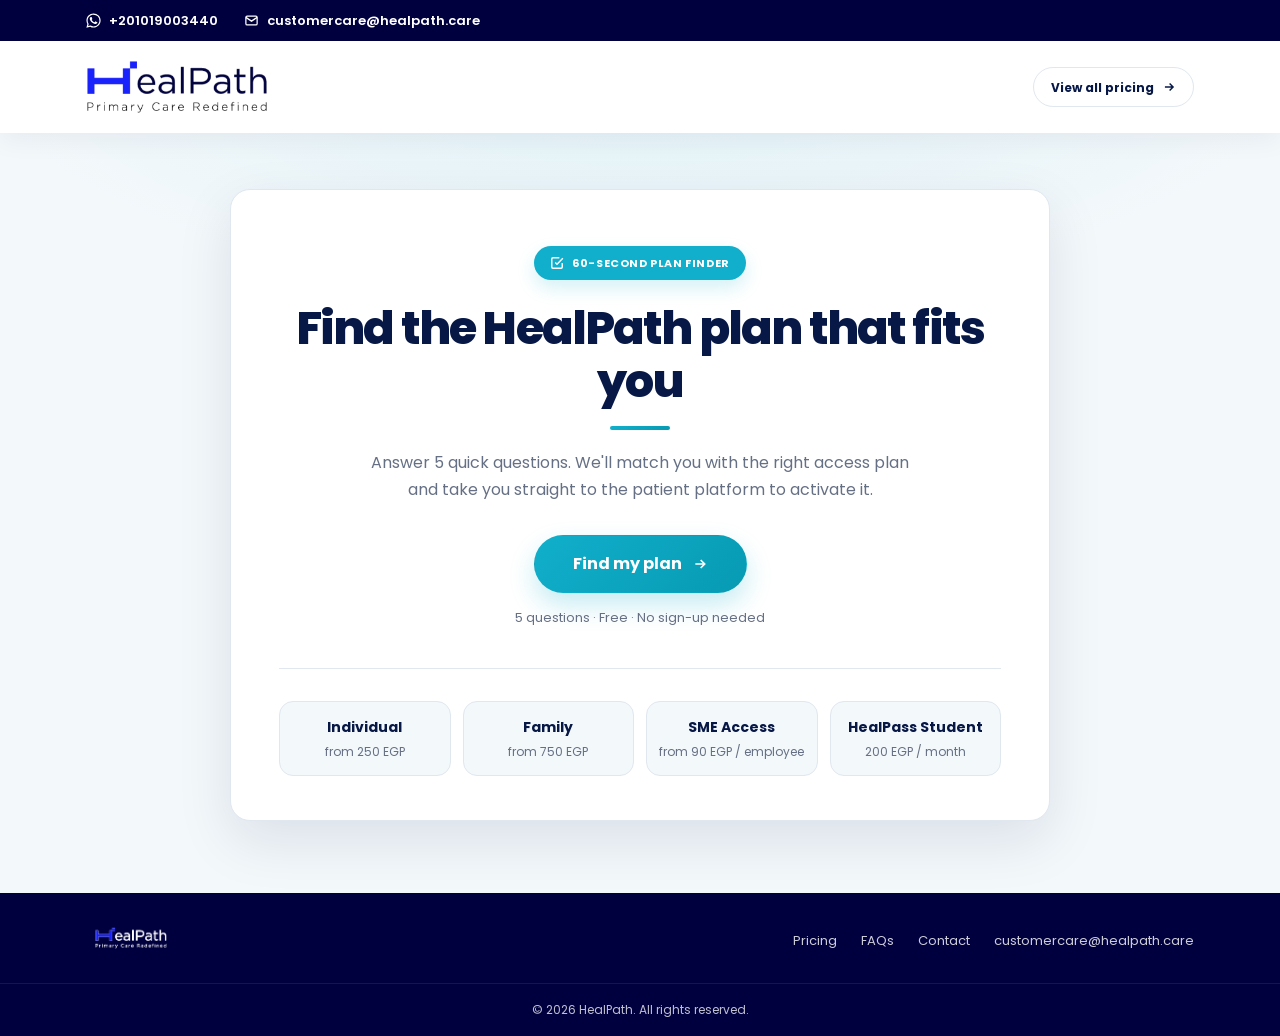
==== commit d2ea170c: "Organize project into assets, components and docs; bigger logo restarts quiz - Move CSS, JS and imag" ====
--- a/index.html
+++ b/index.html
@@ -13,8 +13,8 @@
   <link rel="preconnect" href="https://fonts.gstatic.com" crossorigin>
   <link href="https://fonts.googleapis.com/css2?family=Poppins:wght@300;400;500;600;700;800&display=swap" rel="stylesheet">
 
-  <link rel="stylesheet" href="healpath-theme.css">
-  <link rel="stylesheet" href="quiz-styles.css">
+  <link rel="stylesheet" href="assets/css/healpath-theme.css?v=3">
+  <link rel="stylesheet" href="assets/css/quiz-styles.css?v=3">
 </head>
 <body>
 
@@ -35,8 +35,8 @@
   <!-- Header -->
   <header class="hp-header">
     <div class="hp-container hp-header__inner">
-      <a href="https://healpath.the-marketscene.com/" class="hp-header__logo" target="_blank" rel="noopener">
-        <img src="healpath-logo.png" alt="HealPath — Primary Care Redefined">
+      <a href="./" class="hp-header__logo" id="logo-home" aria-label="HealPath — restart the plan finder">
+        <img src="assets/images/healpath-logo.png?v=3" alt="HealPath — Primary Care Redefined">
       </a>
       <a href="https://healpath.the-marketscene.com/pricing/" class="hp-header__link" target="_blank" rel="noopener">
         View all pricing
@@ -142,7 +142,7 @@
 
   <footer class="hp-footer">
     <div class="hp-container hp-footer__inner">
-      <img src="healpath-logo-white.png" alt="HealPath" class="hp-footer__logo">
+      <img src="assets/images/healpath-logo-white.png" alt="HealPath" class="hp-footer__logo">
       <div class="hp-footer__links">
         <a href="https://healpath.the-marketscene.com/pricing/" target="_blank" rel="noopener">Pricing</a>
         <a href="https://healpath.the-marketscene.com/faqs/" target="_blank" rel="noopener">FAQs</a>
@@ -153,6 +153,6 @@
     <div class="hp-footer__bottom">&copy; 2026 HealPath. All rights reserved.</div>
   </footer>
 
-  <script src="quiz-app.js"></script>
+  <script src="assets/js/quiz-app.js?v=3"></script>
 </body>
 </html>
--- a/assets/css/healpath-theme.css
+++ b/assets/css/healpath-theme.css
@@ -0,0 +1,90 @@
+/* ===============================================================
+   HEALPATH DESIGN TOKENS
+   Matched to https://healpath.the-marketscene.com/pricing/
+   Font: Poppins · Navy #071847 · Teal #11AFCB / #079AB3
+   =============================================================== */
+
+:root {
+  /* Brand navy */
+  --hp-navy-900: #00003F;        /* top bar */
+  --hp-navy-850: #01013D;
+  --hp-navy-800: #051549;
+  --hp-navy: #071847;            /* headings & text */
+  --hp-blue-700: #0D438C;
+  --hp-blue-600: #0C4C9E;
+
+  /* Brand teal (CTA) */
+  --hp-teal: #11AFCB;
+  --hp-teal-dark: #079AB3;
+  --hp-teal-soft: #DFF7FB;
+  --hp-teal-tint: rgba(17, 175, 203, 0.10);
+
+  /* Status */
+  --hp-ok: #2E9E62;
+  --hp-ok-bg: #E6F6EC;
+  --hp-info-bg: #DDF4FA;
+  --hp-no: #C0392B;
+  --hp-no-bg: #FCE8E8;
+
+  /* Neutrals */
+  --hp-white: #FFFFFF;
+  --hp-bg: #F3F8FB;
+  --hp-surface-soft: #F3F8FB;
+  --hp-border: #E0E7EF;
+  --hp-muted: #667085;
+  --hp-body: #4A5468;
+
+  /* Gradients */
+  --hp-grad-cta: linear-gradient(135deg, #11AFCB, #079AB3);
+  --hp-grad-sme: linear-gradient(135deg, #051549, #0D438C);
+  --hp-grad-student: linear-gradient(135deg, #01013D, #0C4C9E);
+
+  /* Type */
+  --hp-font: 'Poppins', sans-serif;
+
+  /* Radii */
+  --hp-r-sm: 14px;
+  --hp-r-md: 18px;
+  --hp-r-lg: 20px;
+  --hp-r-pill: 999px;
+
+  /* Shadows */
+  --hp-shadow-card: 0 12px 30px rgba(5, 21, 73, 0.08);
+  --hp-shadow-lg: 0 20px 55px rgba(5, 21, 73, 0.10);
+  --hp-shadow-cta: 0 12px 26px rgba(17, 175, 203, 0.24);
+  --hp-shadow-pill: 0 8px 18px rgba(17, 175, 203, 0.18);
+
+  --hp-ease: cubic-bezier(0.4, 0, 0.2, 1);
+}
+
+*, *::before, *::after { box-sizing: border-box; }
+
+html { -webkit-text-size-adjust: 100%; }
+
+body {
+  margin: 0;
+  font-family: var(--hp-font);
+  font-size: 15px;
+  line-height: 1.65;
+  color: var(--hp-body);
+  background: var(--hp-bg);
+  -webkit-font-smoothing: antialiased;
+}
+
+h1, h2, h3, h4 {
+  margin: 0;
+  font-family: var(--hp-font);
+  color: var(--hp-navy);
+  font-weight: 800;
+  letter-spacing: -0.035em;
+  line-height: 1.15;
+}
+
+p { margin: 0; }
+a { color: inherit; }
+img { max-width: 100%; display: block; }
+
+.sr-only {
+  position: absolute; width: 1px; height: 1px; padding: 0; margin: -1px;
+  overflow: hidden; clip: rect(0, 0, 0, 0); white-space: nowrap; border: 0;
+}
--- a/assets/css/quiz-styles.css
+++ b/assets/css/quiz-styles.css
@@ -0,0 +1,360 @@
+/* ===============================================================
+   HEALPATH PLAN FINDER — Components
+   =============================================================== */
+
+.hp-container { width: 100%; max-width: 1140px; margin: 0 auto; padding: 0 16px; }
+
+/* ---------- Buttons ---------- */
+.hp-btn {
+  display: inline-flex; align-items: center; justify-content: center; gap: 10px;
+  min-height: 52px; padding: 0 28px;
+  font-family: var(--hp-font); font-size: 15px; font-weight: 700; line-height: 1.2;
+  text-decoration: none; border-radius: var(--hp-r-pill); border: 1px solid transparent;
+  cursor: pointer; transition: transform .25s var(--hp-ease), box-shadow .25s var(--hp-ease), background .25s var(--hp-ease), color .25s var(--hp-ease);
+}
+.hp-btn svg { width: 16px; height: 16px; flex: none; transition: transform .25s var(--hp-ease); }
+.hp-btn:hover svg { transform: translateX(3px); }
+.hp-btn--primary { color: #fff; background: var(--hp-grad-cta); box-shadow: var(--hp-shadow-cta); }
+.hp-btn--primary:hover { transform: translateY(-2px); box-shadow: 0 16px 32px rgba(17, 175, 203, .32); }
+.hp-btn--outline { color: var(--hp-teal-dark); background: #fff; border-color: rgba(17, 175, 203, .35); }
+.hp-btn--outline:hover { background: var(--hp-teal-tint); border-color: var(--hp-teal); }
+.hp-btn--lg { min-height: 58px; padding: 0 38px; font-size: 16px; }
+.hp-btn--block { width: 100%; }
+.hp-btn:focus-visible, .hp-option:focus-visible, .hp-btn-link:focus-visible, .hp-price-option:focus-within {
+  outline: 3px solid rgba(17, 175, 203, .45); outline-offset: 2px;
+}
+
+.hp-btn-link {
+  display: inline-flex; align-items: center; gap: 8px; padding: 8px 4px;
+  font-family: var(--hp-font); font-size: 14px; font-weight: 600; color: var(--hp-muted);
+  background: none; border: 0; cursor: pointer; transition: color .2s;
+}
+.hp-btn-link:hover { color: var(--hp-teal-dark); }
+.hp-btn-link[hidden] { display: none; }
+
+/* ---------- Pills & kickers ---------- */
+.hp-kicker, .hp-pill {
+  display: inline-flex; align-items: center; gap: 8px;
+  min-height: 34px; padding: 0 16px;
+  font-size: 11px; font-weight: 700; letter-spacing: .055em; text-transform: uppercase;
+  color: #fff; background: var(--hp-teal); border-radius: var(--hp-r-pill);
+  box-shadow: var(--hp-shadow-pill);
+}
+.hp-kicker svg, .hp-pill svg { width: 14px; height: 14px; flex: none; }
+.hp-underline { display: block; width: 60px; height: 4px; margin: 18px auto 0; border-radius: 2px; background: var(--hp-grad-cta); }
+
+/* ---------- Top bar & header (mirrors website) ---------- */
+.hp-topbar { background: var(--hp-navy-900); }
+.hp-topbar__inner { display: flex; flex-wrap: wrap; gap: 6px 26px; padding-top: 10px; padding-bottom: 10px; }
+.hp-topbar a { display: inline-flex; align-items: center; gap: 8px; color: #fff; font-size: 13px; font-weight: 600; text-decoration: none; }
+.hp-topbar a:hover { color: var(--hp-teal); }
+
+.hp-header { background: #fff; box-shadow: 0 8px 24px rgba(5, 21, 73, .05); position: relative; z-index: 2; }
+.hp-header__inner { display: flex; align-items: center; justify-content: space-between; gap: 16px; min-height: 92px; }
+.hp-header__logo { display: inline-flex; }
+.hp-header__logo img { height: 54px; width: auto; }
+.hp-header__link {
+  display: inline-flex; align-items: center; gap: 8px; min-height: 40px; padding: 0 17px;
+  font-size: 12px; font-weight: 700; color: var(--hp-navy); text-decoration: none;
+  border: 1px solid var(--hp-border); border-radius: var(--hp-r-pill); background: #fff; transition: .2s;
+}
+.hp-header__link:hover { border-color: var(--hp-teal); color: var(--hp-teal-dark); }
+
+/* ---------- Main & views ---------- */
+.hp-main {
+  min-height: calc(100vh - 240px);
+  padding: 56px 0 72px;
+  background:
+    radial-gradient(1000px 420px at 50% -120px, rgba(17, 175, 203, .10), transparent 70%),
+    var(--hp-bg);
+}
+.hp-view { display: none; }
+.hp-view.is-active { display: block; animation: hpFade .45s var(--hp-ease); }
+@keyframes hpFade { from { opacity: 0; transform: translateY(10px); } to { opacity: 1; transform: none; } }
+
+/* ---------- Intro ---------- */
+.hp-intro {
+  max-width: 820px; margin: 0 auto; padding: 56px 48px 44px; text-align: center;
+  background: #fff; border: 1px solid var(--hp-border); border-radius: var(--hp-r-lg); box-shadow: var(--hp-shadow-lg);
+}
+.hp-intro__title { margin-top: 22px; font-size: clamp(30px, 5vw, 46px); letter-spacing: -0.04em; }
+.hp-intro__lead { max-width: 560px; margin: 20px auto 32px; font-size: 16px; color: var(--hp-muted); }
+.hp-intro__note { display: block; margin-top: 14px; font-size: 13px; color: var(--hp-muted); }
+.hp-intro__plans {
+  display: grid; grid-template-columns: repeat(4, 1fr); gap: 12px;
+  margin-top: 40px; padding-top: 32px; border-top: 1px solid var(--hp-border);
+}
+.hp-mini-plan {
+  display: flex; flex-direction: column; gap: 2px; padding: 14px 12px;
+  background: var(--hp-surface-soft); border: 1px solid var(--hp-border); border-radius: var(--hp-r-sm);
+}
+.hp-mini-plan__name { font-size: 14px; font-weight: 700; color: var(--hp-navy); }
+.hp-mini-plan__price { font-size: 12px; color: var(--hp-muted); }
+
+/* ---------- Quiz ---------- */
+.hp-quiz {
+  max-width: 820px; margin: 0 auto; padding: 40px 48px 32px;
+  background: #fff; border: 1px solid var(--hp-border); border-radius: var(--hp-r-lg); box-shadow: var(--hp-shadow-lg);
+}
+.hp-progress__meta { display: flex; justify-content: space-between; margin-bottom: 10px; font-size: 13px; font-weight: 600; color: var(--hp-muted); }
+.hp-progress__meta span:last-child { color: var(--hp-teal-dark); }
+.hp-progress__track { height: 6px; background: var(--hp-surface-soft); border-radius: var(--hp-r-pill); overflow: hidden; }
+.hp-progress__fill { height: 100%; background: var(--hp-grad-cta); border-radius: inherit; transition: width .45s var(--hp-ease); }
+
+.hp-quiz__title { margin-top: 34px; font-size: clamp(24px, 3.4vw, 32px); }
+.hp-quiz__subtitle { margin-top: 8px; font-size: 15px; color: var(--hp-muted); }
+
+.hp-options { display: grid; grid-template-columns: 1fr 1fr; gap: 14px; margin-top: 28px; }
+.hp-options.is-entering .hp-option { animation: hpRise .4s var(--hp-ease) both; }
+.hp-options.is-entering .hp-option:nth-child(2) { animation-delay: .04s; }
+.hp-options.is-entering .hp-option:nth-child(3) { animation-delay: .08s; }
+.hp-options.is-entering .hp-option:nth-child(4) { animation-delay: .12s; }
+@keyframes hpRise { from { opacity: 0; transform: translateY(8px); } to { opacity: 1; transform: none; } }
+
+.hp-option {
+  display: flex; align-items: center; gap: 14px; width: 100%; padding: 18px;
+  font-family: var(--hp-font); text-align: left;
+  background: var(--hp-surface-soft); border: 1.5px solid var(--hp-border); border-radius: var(--hp-r-sm);
+  cursor: pointer; transition: border-color .2s, background .2s, box-shadow .2s, transform .2s;
+}
+.hp-option:hover { border-color: rgba(17, 175, 203, .55); background: #fff; box-shadow: var(--hp-shadow-card); transform: translateY(-1px); }
+.hp-option.is-selected { border-color: var(--hp-teal); background: #fff; box-shadow: 0 0 0 4px var(--hp-teal-tint), var(--hp-shadow-card); }
+
+.hp-option__icon {
+  display: grid; place-items: center; flex: none; width: 46px; height: 46px;
+  color: #fff; background: var(--hp-grad-cta); border-radius: 12px; box-shadow: 0 8px 16px rgba(17, 175, 203, .2);
+}
+.hp-option__icon svg { width: 22px; height: 22px; }
+.hp-option__text { display: flex; flex-direction: column; flex: 1; min-width: 0; }
+.hp-option__title { font-size: 15px; font-weight: 700; line-height: 1.3; color: var(--hp-navy); }
+.hp-option__desc { margin-top: 2px; font-size: 13px; line-height: 1.4; color: var(--hp-muted); }
+.hp-option__radio {
+  position: relative; flex: none; width: 22px; height: 22px;
+  border: 2px solid #C5D1DE; border-radius: 50%; background: #fff; transition: border-color .2s;
+}
+.hp-option.is-selected .hp-option__radio { border-color: var(--hp-teal); }
+.hp-option.is-selected .hp-option__radio::after {
+  content: ''; position: absolute; inset: 3px; border-radius: 50%; background: var(--hp-teal);
+}
+
+.hp-quiz__nav { display: flex; min-height: 40px; margin-top: 22px; }
+
+/* ---------- Loading ---------- */
+.hp-loading {
+  max-width: 560px; margin: 0 auto; padding: 64px 32px; text-align: center;
+  background: #fff; border: 1px solid var(--hp-border); border-radius: var(--hp-r-lg); box-shadow: var(--hp-shadow-lg);
+}
+.hp-spinner {
+  width: 56px; height: 56px; margin: 0 auto 26px; border-radius: 50%;
+  border: 4px solid var(--hp-teal-soft); border-top-color: var(--hp-teal);
+  animation: hpSpin .8s linear infinite;
+}
+@keyframes hpSpin { to { transform: rotate(360deg); } }
+.hp-loading__title { font-size: 24px; }
+.hp-loading__text { margin-top: 8px; color: var(--hp-muted); }
+
+/* ---------- Result header ---------- */
+.hp-result-head { max-width: 760px; margin: 0 auto 36px; text-align: center; }
+.hp-result-head__title { margin-top: 20px; font-size: clamp(28px, 4.4vw, 42px); letter-spacing: -0.04em; }
+.hp-result-head__lead { margin-top: 12px; font-size: 16px; color: var(--hp-muted); }
+
+/* ---------- Plan details list ---------- */
+.hp-details { list-style: none; margin: 14px 0 0; padding: 0; display: grid; gap: 12px; }
+.hp-details li { display: flex; align-items: flex-start; gap: 12px; font-size: 14px; line-height: 1.55; color: var(--hp-body); }
+.hp-dot { display: grid; place-items: center; flex: none; width: 22px; height: 22px; margin-top: 1px; border-radius: 50%; }
+.hp-dot svg { width: 12px; height: 12px; }
+.hp-dot--ok { color: var(--hp-ok); background: var(--hp-ok-bg); }
+.hp-dot--info { color: var(--hp-teal-dark); background: var(--hp-info-bg); }
+.hp-dot--no { color: var(--hp-no); background: var(--hp-no-bg); }
+
+.hp-good-to-know {
+  margin-top: 20px; padding: 14px 16px; font-size: 13px; line-height: 1.55;
+  background: #FFF8EC; border: 1px solid #F6E2BC; border-radius: 12px; color: #6B5428;
+}
+.hp-good-to-know strong { display: block; margin-bottom: 4px; font-size: 12px; letter-spacing: .04em; text-transform: uppercase; color: #8A6417; }
+.hp-good-to-know p + p { margin-top: 4px; }
+
+/* ---------- Direct plan card (Individual / Family) ---------- */
+.hp-plan-card {
+  display: grid; grid-template-columns: 1.1fr 1fr; overflow: hidden;
+  background: #fff; border: 1px solid var(--hp-border); border-radius: var(--hp-r-lg);
+  box-shadow: var(--hp-shadow-lg);
+}
+.hp-plan-card__main { padding: 36px; }
+.hp-plan-card__side { display: flex; flex-direction: column; padding: 36px; background: linear-gradient(180deg, #FAFCFE, #F3F8FB); border-left: 1px solid var(--hp-border); }
+.hp-plan-card__top { display: flex; align-items: center; gap: 16px; }
+.hp-plan-card__icon {
+  display: grid; place-items: center; flex: none; width: 64px; height: 64px;
+  color: #fff; background: var(--hp-grad-cta); border-radius: 16px; box-shadow: 0 12px 24px rgba(17, 175, 203, .25);
+}
+.hp-plan-card__icon svg { width: 30px; height: 30px; }
+.hp-plan-card__audience { display: block; font-size: 11px; font-weight: 700; letter-spacing: .045em; text-transform: uppercase; color: var(--hp-teal-dark); }
+.hp-plan-card__top h3 { margin-top: 2px; font-size: 30px; }
+.hp-plan-card__desc { margin-top: 18px; font-size: 15px; color: var(--hp-muted); }
+.hp-plan-card__side h4 { font-size: 17px; letter-spacing: -0.03em; }
+.hp-plan-card__side .hp-btn { margin-top: auto; }
+.hp-plan-card__side .hp-good-to-know { margin-bottom: 24px; }
+.hp-plan-card__side .hp-details { margin-bottom: 28px; }
+.hp-plan-card__more { display: block; margin-top: 14px; text-align: center; font-size: 13px; font-weight: 600; color: var(--hp-teal-dark); text-decoration: none; }
+.hp-plan-card__more:hover { text-decoration: underline; }
+
+.hp-price-options { display: grid; gap: 12px; margin: 26px 0 0; padding: 0; border: 0; }
+.hp-price-option {
+  position: relative; display: flex; align-items: center; gap: 14px; padding: 18px 20px;
+  background: var(--hp-surface-soft); border: 1.5px solid var(--hp-border); border-radius: var(--hp-r-sm);
+  cursor: pointer; transition: border-color .2s, background .2s, box-shadow .2s;
+}
+.hp-price-option:hover { border-color: rgba(17, 175, 203, .5); }
+.hp-price-option input { position: absolute; opacity: 0; pointer-events: none; }
+.hp-price-option.is-selected { background: #fff; border-color: var(--hp-teal); box-shadow: 0 0 0 4px var(--hp-teal-tint); }
+.hp-price-option__radio { position: relative; flex: none; width: 20px; height: 20px; border: 2px solid #C5D1DE; border-radius: 50%; background: #fff; }
+.hp-price-option.is-selected .hp-price-option__radio { border-color: var(--hp-teal); }
+.hp-price-option.is-selected .hp-price-option__radio::after { content: ''; position: absolute; inset: 3px; border-radius: 50%; background: var(--hp-teal); }
+.hp-price-option__label { display: flex; flex-direction: column; flex: 1; line-height: 1.35; }
+.hp-price-option__label strong { font-size: 16px; color: var(--hp-navy); }
+.hp-price-option__label span { font-size: 13px; color: var(--hp-muted); }
+.hp-price-option__amount { display: flex; align-items: baseline; flex-wrap: wrap; justify-content: flex-end; gap: 4px 6px; text-align: right; }
+.hp-price-option__amount strong { font-size: 28px; font-weight: 800; line-height: 1; letter-spacing: -0.03em; color: var(--hp-navy); }
+.hp-price-option__amount > span { font-size: 11px; font-weight: 700; color: var(--hp-muted); }
+.hp-save {
+  flex-basis: 100%; font-style: normal; font-size: 11px; font-weight: 700; color: var(--hp-ok);
+}
+.hp-price-option__tag {
+  position: absolute; top: -10px; right: 16px; padding: 3px 10px;
+  font-size: 10px; font-weight: 700; letter-spacing: .05em; text-transform: uppercase;
+  color: #fff; background: var(--hp-teal); border-radius: var(--hp-r-pill); box-shadow: var(--hp-shadow-pill);
+}
+
+/* ---------- SME ---------- */
+.hp-sme__head { text-align: center; }
+.hp-sme__head h3 { margin-top: 18px; font-size: clamp(30px, 5vw, 48px); letter-spacing: -0.045em; }
+.hp-sme__head p { max-width: 620px; margin: 12px auto 0; font-size: 16px; color: var(--hp-muted); }
+.hp-notice { display: flex; align-items: flex-start; gap: 12px; }
+.hp-notice svg { flex: none; width: 18px; height: 18px; margin-top: 2px; color: var(--hp-teal); }
+.hp-notice p { font-size: 14px; color: var(--hp-muted); }
+.hp-notice--card {
+  max-width: 880px; margin: 0 auto; padding: 18px 22px;
+  background: #fff; border: 1px solid var(--hp-border); border-radius: var(--hp-r-sm);
+}
+.hp-sme > .hp-good-to-know { max-width: 880px; margin: 14px auto 0; }
+.hp-sme__grid { display: grid; grid-template-columns: repeat(3, 1fr); gap: 22px; margin-top: 40px; align-items: stretch; }
+
+.hp-sme-card {
+  position: relative; display: flex; flex-direction: column; overflow: hidden;
+  background: #fff; border: 1px solid var(--hp-border); border-radius: var(--hp-r-lg); box-shadow: var(--hp-shadow-card);
+  transition: transform .25s var(--hp-ease), box-shadow .25s var(--hp-ease);
+}
+.hp-sme-card:hover { transform: translateY(-4px); box-shadow: var(--hp-shadow-lg); }
+.hp-sme-card.is-best { border: 2px solid var(--hp-teal); box-shadow: 0 0 0 6px var(--hp-teal-tint), var(--hp-shadow-lg); transform: translateY(-8px); }
+.hp-sme-card__ribbon {
+  position: absolute; top: 22px; right: 20px; z-index: 1; padding: 6px 12px;
+  font-size: 10px; font-weight: 700; letter-spacing: .05em; text-transform: uppercase;
+  color: #fff; background: var(--hp-teal); border-radius: var(--hp-r-pill); box-shadow: 0 8px 18px rgba(0, 0, 0, .2);
+}
+.hp-sme-card__header { padding: 26px 24px; color: #fff; background: var(--hp-grad-sme); }
+.hp-sme-card__option {
+  display: inline-block; padding: 6px 12px; font-size: 10px; font-weight: 700; letter-spacing: .055em; line-height: 1.3;
+  color: var(--hp-teal-soft); background: rgba(17, 175, 203, .17); border-radius: var(--hp-r-pill); text-transform: uppercase;
+}
+.hp-sme-card__price { display: flex; align-items: baseline; gap: 6px; margin-top: 18px; }
+.hp-sme-card__price strong { font-size: 52px; font-weight: 800; line-height: 1; letter-spacing: -0.04em; }
+.hp-sme-card__price span { font-size: 14px; font-weight: 700; }
+.hp-sme-card__header small { display: block; margin-top: 8px; font-size: 13px; color: rgba(255, 255, 255, .85); }
+.hp-sme-card__body { display: flex; flex-direction: column; flex: 1; padding: 26px 24px; }
+.hp-sme-card__body h3 { font-size: 20px; }
+.hp-sme-list { list-style: none; margin: 16px 0 28px; padding: 0; display: grid; gap: 10px; }
+.hp-sme-list li { display: flex; gap: 10px; font-size: 14px; line-height: 1.5; color: var(--hp-body); }
+.hp-sme-list svg { flex: none; width: 15px; height: 15px; margin-top: 3px; color: var(--hp-ok); }
+.hp-sme-card__body .hp-btn { margin-top: auto; }
+
+/* ---------- Student ---------- */
+.hp-student {
+  display: grid; grid-template-columns: 1fr 1fr; overflow: hidden;
+  background: #fff; border: 1px solid var(--hp-border); border-radius: var(--hp-r-lg); box-shadow: var(--hp-shadow-lg);
+}
+.hp-student__content { padding: 48px 44px; color: #fff; background: var(--hp-grad-student); }
+.hp-student__content h3 { margin-top: 22px; font-size: clamp(32px, 4.4vw, 44px); letter-spacing: -0.04em; color: #fff; }
+.hp-student__content p { margin-top: 18px; font-size: 15px; color: rgba(255, 255, 255, .9); }
+.hp-student__price { display: flex; align-items: flex-end; gap: 12px; margin: 30px 0 30px; }
+.hp-student__price strong { font-size: 64px; font-weight: 800; line-height: .9; letter-spacing: -0.04em; }
+.hp-student__price span { display: flex; flex-direction: column; font-size: 13px; color: rgba(255, 255, 255, .85); line-height: 1.4; }
+.hp-student__price b { font-size: 15px; color: var(--hp-teal); }
+.hp-student__details { padding: 48px 44px; }
+.hp-student__details h4 { font-size: 22px; }
+.hp-student__details .hp-details { margin-top: 20px; }
+.hp-student__details .hp-plan-card__more { text-align: left; margin-top: 24px; }
+
+/* ---------- Why this plan ---------- */
+.hp-why:empty, #result-alt:empty { display: none; }
+.hp-why__inner {
+  display: flex; align-items: center; gap: 28px; margin-top: 28px; padding: 26px 30px;
+  background: #fff; border: 1px solid var(--hp-border); border-radius: var(--hp-r-lg); box-shadow: var(--hp-shadow-card);
+}
+.hp-why__score { flex: none; display: flex; flex-direction: column; align-items: center; justify-content: center; width: 120px; text-align: center; }
+.hp-why__score strong { font-size: 44px; font-weight: 800; line-height: 1; letter-spacing: -0.04em; color: var(--hp-teal-dark); }
+.hp-why__score strong span { font-size: 22px; color: #A9B6C6; }
+.hp-why__score .hp-why__label { font-size: 30px; }
+.hp-why__score small { margin-top: 6px; font-size: 12px; line-height: 1.35; color: var(--hp-muted); }
+.hp-why__list { list-style: none; margin: 0; padding: 0 0 0 28px; display: grid; grid-template-columns: 1fr 1fr; gap: 10px 22px; border-left: 1px solid var(--hp-border); }
+.hp-why__list li { display: flex; gap: 10px; font-size: 14px; line-height: 1.5; color: var(--hp-body); }
+.hp-why__list svg { flex: none; width: 15px; height: 15px; margin-top: 3px; color: var(--hp-teal); }
+
+/* ---------- Alternative ---------- */
+.hp-alt {
+  display: flex; align-items: center; justify-content: space-between; gap: 20px; margin-top: 18px; padding: 22px 28px;
+  background: #fff; border: 1px dashed #C9D6E3; border-radius: var(--hp-r-lg);
+}
+.hp-alt__label { font-size: 11px; font-weight: 700; letter-spacing: .05em; text-transform: uppercase; color: var(--hp-teal-dark); }
+.hp-alt h4 { margin-top: 2px; font-size: 19px; }
+.hp-alt__price { font-size: 13px; color: var(--hp-muted); }
+.hp-alt .hp-btn { min-height: 46px; flex: none; }
+
+/* ---------- Result footer ---------- */
+.hp-result-foot { display: flex; flex-direction: column; align-items: center; gap: 14px; margin-top: 36px; text-align: left; }
+.hp-result-foot .hp-notice { max-width: 680px; }
+
+/* ---------- Footer ---------- */
+.hp-footer { color: rgba(255, 255, 255, .75); background: var(--hp-navy-900); }
+.hp-footer__inner { display: flex; flex-wrap: wrap; align-items: center; justify-content: space-between; gap: 18px; padding-top: 30px; padding-bottom: 26px; }
+.hp-footer__logo { height: 34px; width: auto; }
+.hp-footer__links { display: flex; flex-wrap: wrap; gap: 8px 24px; }
+.hp-footer__links a { font-size: 13px; color: rgba(255, 255, 255, .8); text-decoration: none; }
+.hp-footer__links a:hover { color: var(--hp-teal); }
+.hp-footer__bottom { padding: 16px; text-align: center; font-size: 12px; border-top: 1px solid rgba(255, 255, 255, .08); }
+
+/* ---------- Responsive ---------- */
+@media (max-width: 980px) {
+  .hp-sme__grid { grid-template-columns: 1fr; max-width: 460px; margin-left: auto; margin-right: auto; }
+  .hp-sme-card.is-best { transform: none; order: -1; }
+  .hp-plan-card, .hp-student { grid-template-columns: 1fr; }
+  .hp-plan-card__side { border-left: 0; border-top: 1px solid var(--hp-border); }
+}
+
+@media (max-width: 720px) {
+  .hp-main { padding: 28px 0 48px; }
+  .hp-intro, .hp-quiz { padding: 32px 20px 26px; }
+  .hp-intro__plans { grid-template-columns: 1fr 1fr; }
+  .hp-options { grid-template-columns: 1fr; gap: 10px; }
+  .hp-option { padding: 14px; }
+  .hp-option__icon { width: 40px; height: 40px; }
+  .hp-plan-card__main, .hp-plan-card__side { padding: 24px 20px; }
+  .hp-plan-card__top h3 { font-size: 24px; }
+  .hp-plan-card__icon { width: 56px; height: 56px; }
+  .hp-price-option { padding: 16px 14px; }
+  .hp-price-option__amount strong { font-size: 24px; }
+  .hp-student__content, .hp-student__details { padding: 30px 22px; }
+  .hp-student__price strong { font-size: 54px; }
+  .hp-why__inner { flex-direction: column; align-items: stretch; gap: 18px; padding: 22px 20px; }
+  .hp-why__score { width: auto; flex-direction: row; gap: 12px; justify-content: flex-start; text-align: left; }
+  .hp-why__score small { margin-top: 0; }
+  .hp-why__list { grid-template-columns: 1fr; padding: 18px 0 0; border-left: 0; border-top: 1px solid var(--hp-border); }
+  .hp-alt { flex-direction: column; align-items: flex-start; padding: 20px; }
+  .hp-alt .hp-btn { width: 100%; }
+  .hp-header__inner { min-height: 76px; }
+  .hp-header__logo img { height: 42px; }
+  .hp-topbar a { font-size: 12px; }
+}
+
+@media (prefers-reduced-motion: reduce) {
+  *, *::before, *::after { animation: none !important; transition: none !important; }
+}
